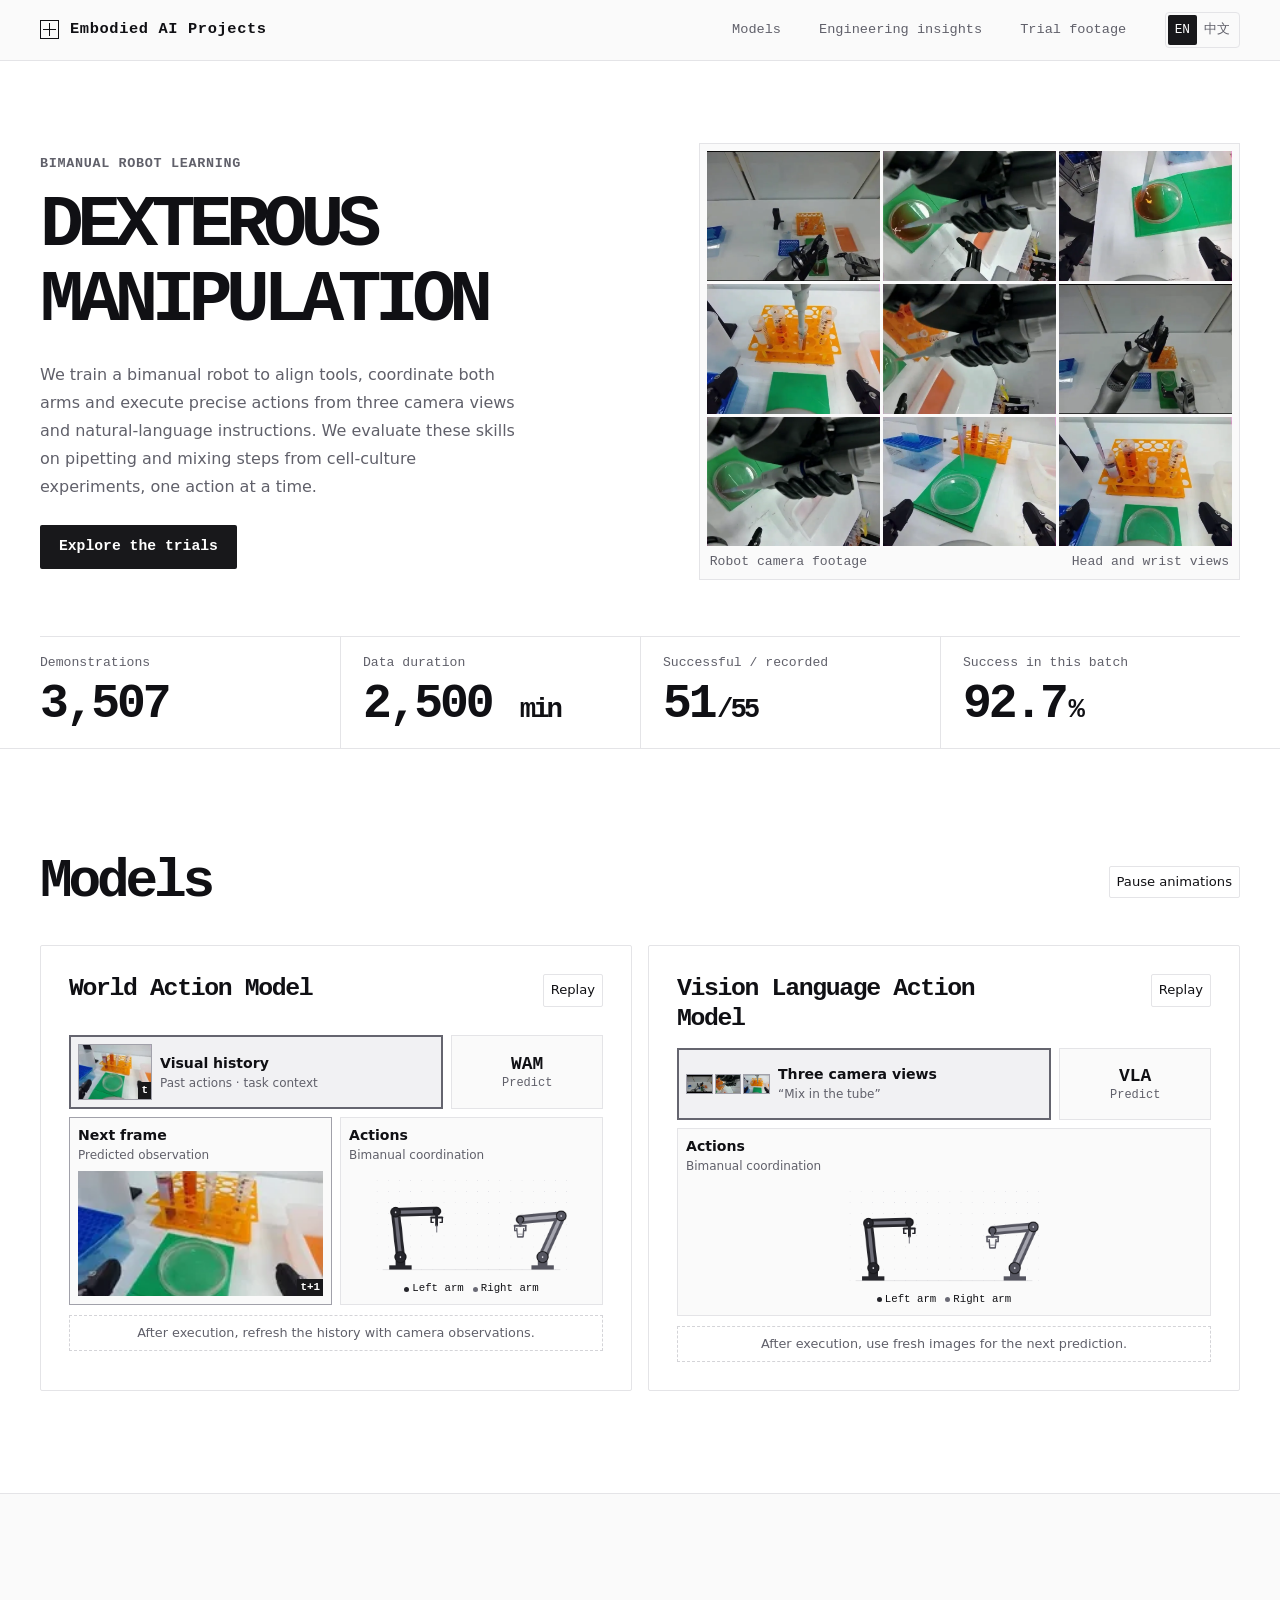
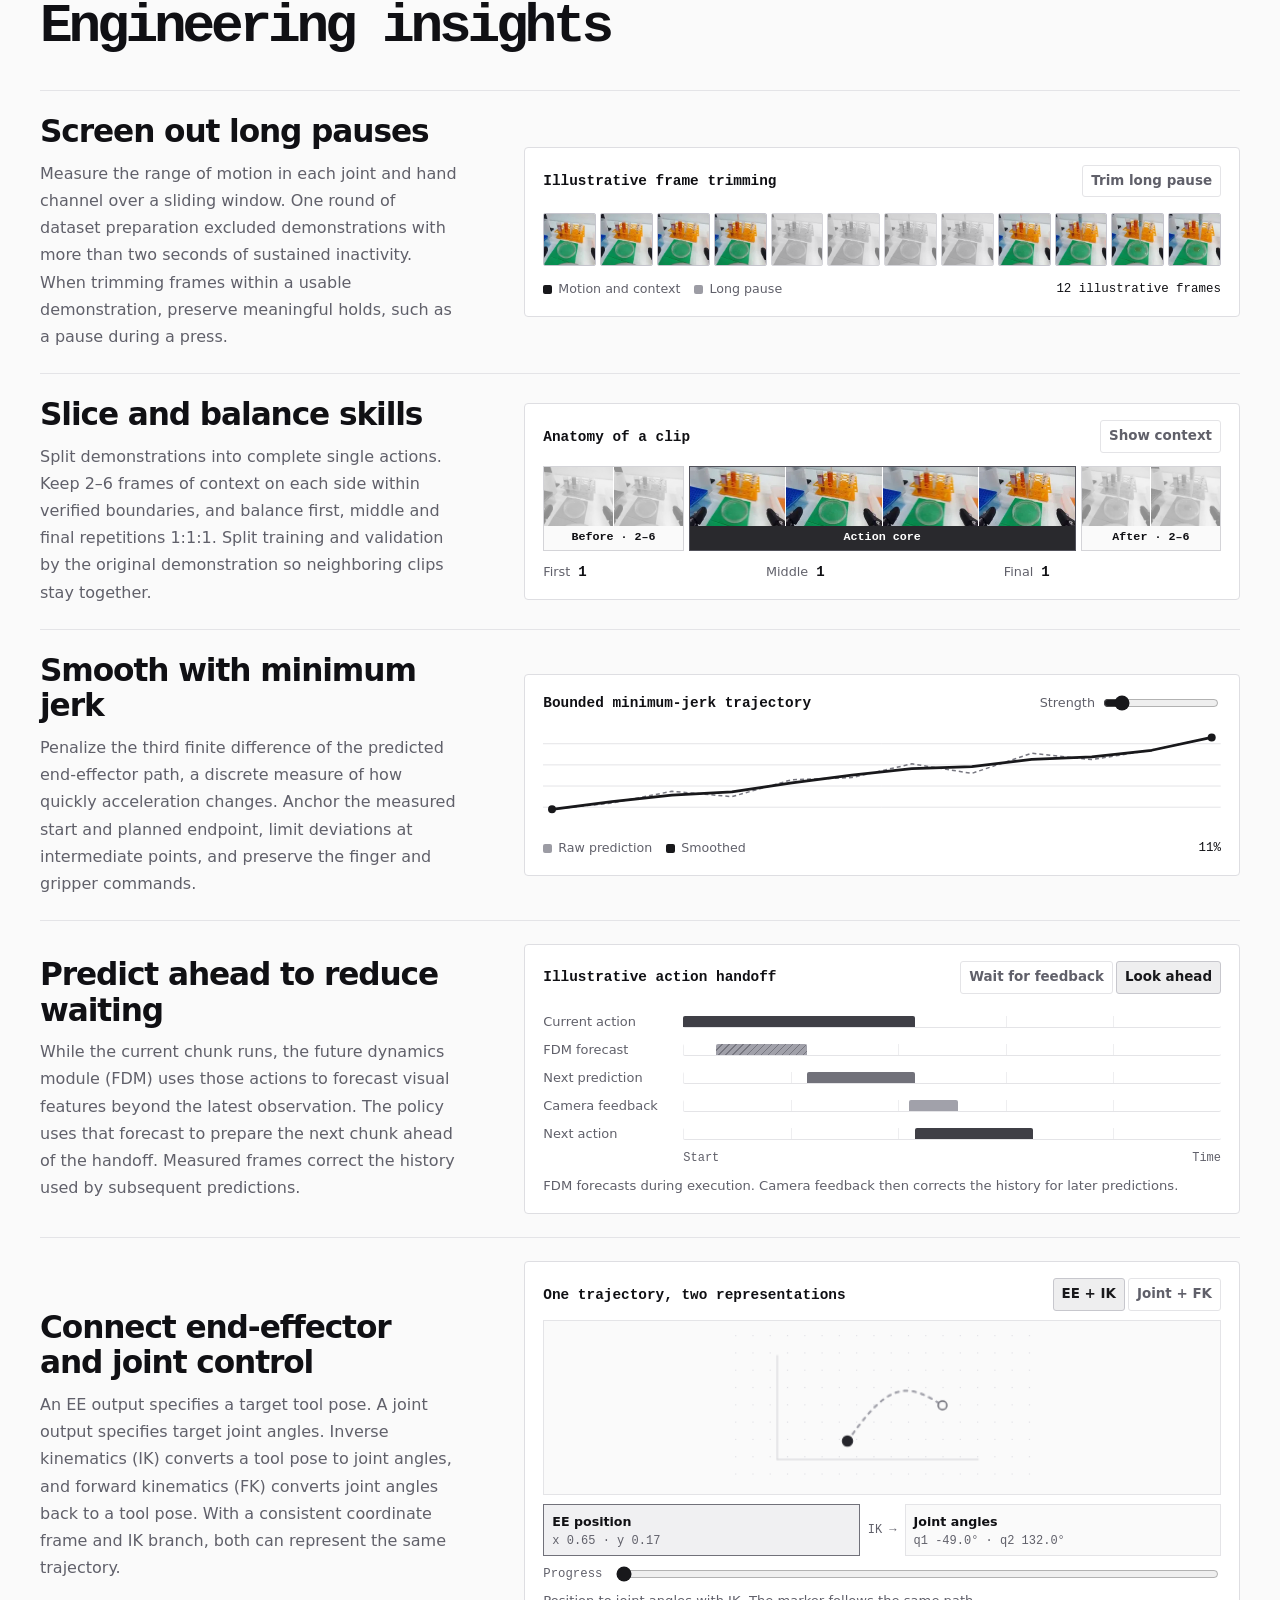
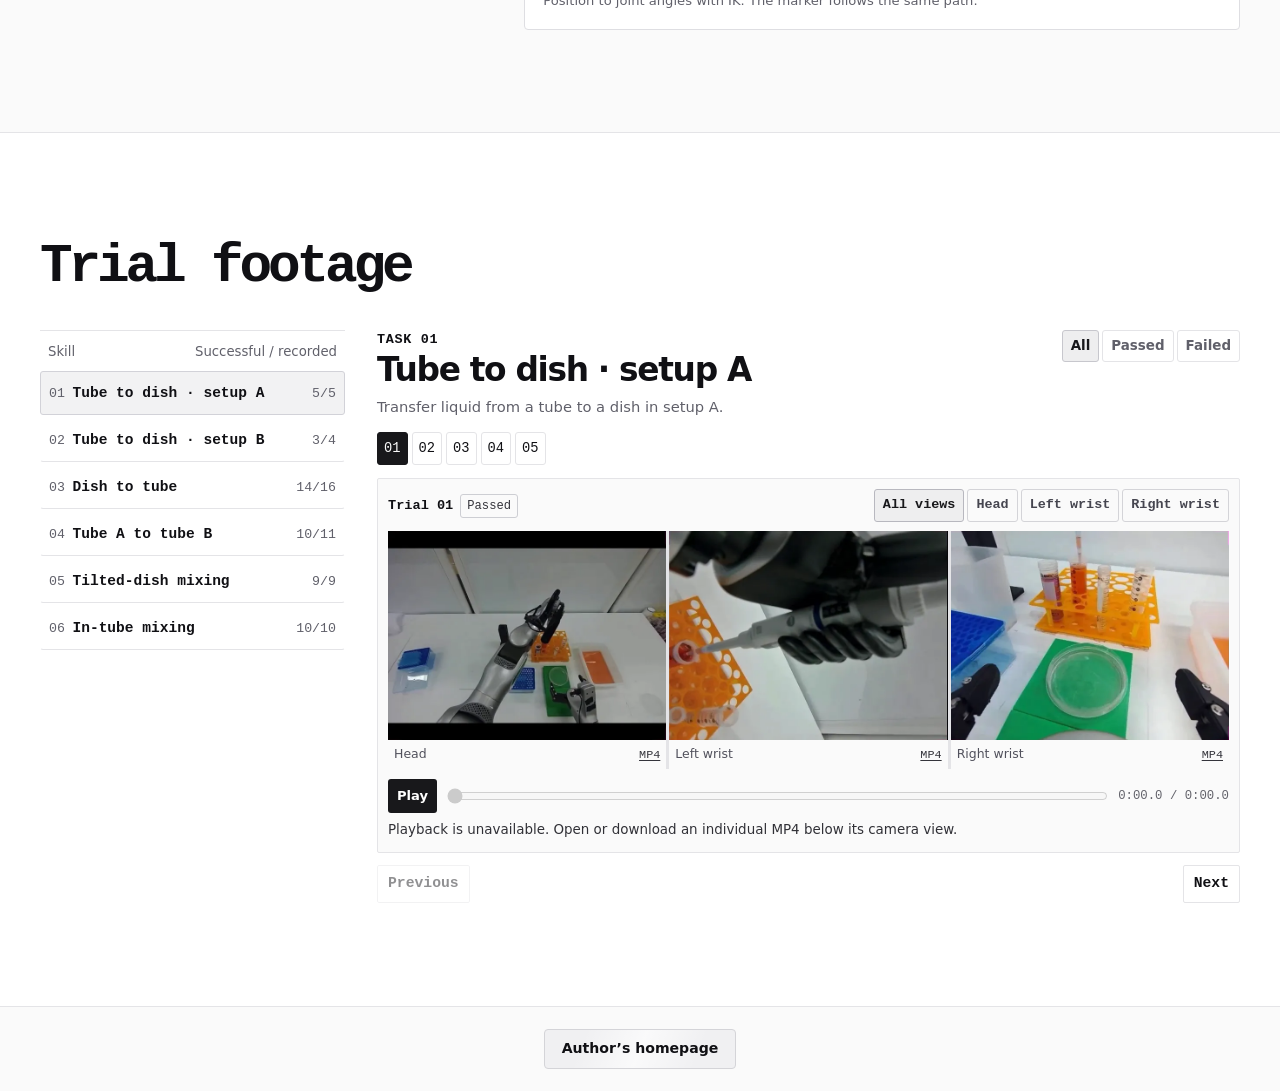
==== docs/projects/project-01/index.html @ adc431ac "Add bimanual manipulation showcase" ====
<!doctype html>
<html lang="en">
<head>
  <meta charset="utf-8">
  <meta name="viewport" content="width=device-width, initial-scale=1">
  <meta name="description" content="Bimanual dexterous manipulation from camera images and language, with model diagrams and robot trial footage." data-zh-content="基于多视角图像和语言指令的双臂精细操作，包含模型示意、工程经验和真机录像。">
  <title data-zh="双臂精细操作">Bimanual Dexterous Manipulation</title>
  <link rel="stylesheet" href="../../assets/site.css">
  <link rel="stylesheet" href="assets/project.css">
  <script src="../../assets/i18n.js" defer></script>
  <script src="assets/media/clips.js" defer></script>
  <script src="assets/demo-playback.js" defer></script>
  <script src="assets/motion-diagrams.js" defer></script>
  <script src="assets/diagrams.js" defer></script>
  <script src="assets/gallery.js" defer></script>
</head>
<body>
  <a class="skip-link" href="#main" data-zh="跳到正文">Skip to content</a>
  <header class="site-header">
    <div class="shell header-inner">
      <a class="wordmark" href="../../index.html"><span class="mark" aria-hidden="true"></span><span data-zh="具身智能项目">Embodied AI Projects</span></a>
      <div class="header-tools">
      <nav class="top-nav" aria-label="Project navigation" data-zh-aria-label="项目导航">
        <a href="#methods" data-zh="模型">Models</a>
        <a href="#insights" data-zh="工程经验">Engineering insights</a>
        <a href="#recordings" data-zh="评测录像">Trial footage</a>
      </nav>
      <div class="language-switch" role="group" aria-label="Language" data-zh-aria-label="语言">
        <button type="button" lang="en" data-language="en" aria-pressed="true">EN</button>
        <button type="button" lang="zh-CN" data-language="zh-CN" aria-pressed="false">中文</button>
      </div>
      </div>
    </div>
  </header>

  <main id="main">
    <section class="hero" aria-labelledby="project-title">
      <div class="shell">
        <div class="hero-layout">
          <div class="hero-copy">
            <p class="eyebrow hero-kicker" data-zh="双臂机器人学习">BIMANUAL ROBOT LEARNING</p>
            <h1 id="project-title"><span data-zh="双臂精细">Dexterous</span><br><span data-zh="操作">manipulation</span></h1>
            <p class="hero-lead" data-zh="我们研究双臂机器人如何根据三路相机画面和自然语言指令，协调双臂、对准工具并完成精细动作。评测选取了细胞培养实验中的移液和吹打步骤，逐项验证独立技能。">We train a bimanual robot to align tools, coordinate both arms and execute precise actions from three camera views and natural-language instructions. We evaluate these skills on pipetting and mixing steps from cell-culture experiments, one action at a time.</p>
            <a class="button button-primary" href="#recordings" data-zh="浏览逐轮录像">Explore the trials</a>
          </div>
          <figure class="hero-figure">
            <div class="hero-mosaic">
              <span class="wide-view"><img src="assets/media/tilted-dish-mixing/01/head.webp" width="640" height="480" alt="Dual arms and the bench from the head camera" data-zh-alt="头部相机看到的双臂与实验台" decoding="async"></span>
              <span><img src="assets/media/tilted-dish-mixing/01/left-wrist.webp" width="640" height="480" alt="Left hand holding a pipette over a tilted dish" data-zh-alt="左手握持移液器对准斜皿" decoding="async"></span>
              <span><img src="assets/media/tilted-dish-mixing/01/right-wrist.webp" width="640" height="480" alt="Close-up of the tip inside the tilted dish" data-zh-alt="枪尖进入斜皿的近景" decoding="async"></span>
              <span><img src="assets/media/tube-mixing/05/right-wrist.webp" width="640" height="480" alt="Pipette aligned inside a small tube" data-zh-alt="枪尖在小试管内对准" decoding="async"></span>
              <span><img src="assets/media/tube-to-dish-a/03/left-wrist.webp" width="640" height="480" alt="Wrist view of the fingers and pipette" data-zh-alt="腕部相机拍摄的手指与移液器" decoding="async"></span>
              <span class="wide-view"><img src="assets/media/tube-to-dish-b/03/head.webp" width="640" height="480" alt="Dual-arm movement over a tube rack" data-zh-alt="试管架上方的双臂运动" decoding="async"></span>
              <span><img src="assets/media/dish-to-tube/02/left-wrist.webp" width="640" height="480" alt="Pipette approaching the liquid in a dish" data-zh-alt="移液器接近皿中液面" decoding="async"></span>
              <span><img src="assets/media/dish-to-tube/11/right-wrist.webp" width="640" height="480" alt="Dish and target tube seen from the wrist" data-zh-alt="腕部视角中的培养皿与目标试管" decoding="async"></span>
              <span><img src="assets/media/tube-to-tube/07/right-wrist.webp" width="640" height="480" alt="Tip aligned with a tube opening" data-zh-alt="枪尖与试管口对准" decoding="async"></span>
            </div>
            <figcaption><span data-zh="机器人相机实拍">Robot camera footage</span><span data-zh="头部与腕部视角">Head and wrist views</span></figcaption>
          </figure>
        </div>
        <dl class="metrics" aria-label="Dataset and evaluation summary" data-zh-aria-label="数据集与真机评测摘要">
          <div><dt data-zh="示教轨迹">Demonstrations</dt><dd>3,507</dd></div>
          <div class="metric-duration"><dt data-zh="数据总时长">Data duration</dt><dd>2,500 <span data-zh="分钟">min</span></dd></div>
          <div><dt data-zh="成功 / 记录">Successful / recorded</dt><dd>51<span>/55</span></dd></div>
          <div><dt data-zh="本批记录成功率">Success in this batch</dt><dd>92.7<span>%</span></dd></div>
        </dl>
      </div>
    </section>

    <section id="methods" class="shell section" aria-labelledby="methods-title">
      <div class="section-heading model-section-heading">
        <h2 id="methods-title" data-zh="模型">Models</h2>
        <button id="model-pause" class="text-button" type="button" aria-pressed="false">Pause animations</button>
      </div>
      <div class="strategy-grid">
        <article class="strategy">
          <header class="strategy-heading">
            <h3 data-zh="世界动作模型">World Action Model</h3>
            <button class="text-button" type="button" data-replay="flow-wam" data-zh="重播示意">Replay</button>
          </header>
          <div class="model-flow" id="flow-wam" data-flow aria-label="The World Action Model predicts the next visual frame and an action chunk" data-zh-aria-label="世界动作模型输出下一帧画面和动作片段">
            <div class="model-mainline">
              <div class="model-node model-input" data-flow-step="0">
                <span class="time-frame" aria-hidden="true"><img src="assets/media/illustration/frame-2.webp" alt="" data-model-frame="0" width="192" height="144" loading="lazy"><span class="frame-time">t</span></span>
                <div><strong data-zh="视觉历史">Visual history</strong><small data-zh="历史动作 · 任务条件">Past actions · task context</small></div>
              </div>
              <div class="model-node model-core" data-flow-step="1"><strong>WAM</strong><small data-zh="预测">Predict</small></div>
            </div>
            <div class="model-outputs model-outputs-pair" data-flow-step="2">
              <div class="model-node model-result forecast-result">
                <div><strong data-zh="下一帧画面">Next frame</strong><small data-zh="预测观测">Predicted observation</small></div>
                <span class="time-frame forecast-frame output-visual" aria-hidden="true"><img src="assets/media/illustration/frame-3.webp" alt="" width="192" height="144" data-model-frame="1"><span class="frame-time">t+1</span></span>
              </div>
              <div class="model-node model-result action-result">
                <div><strong data-zh="动作片段">Actions</strong><small data-zh="双臂协作示意">Bimanual coordination</small></div>
                <div class="action-visual">
                  <canvas class="action-scene" data-action-scene width="300" height="160" role="img" aria-label="Two robot arms coordinating a tool and a container" data-zh-aria-label="左臂和右臂协同操作工具与容器的动画"></canvas>
                  <div class="action-legend"><span data-zh="左臂">Left arm</span><span data-zh="右臂">Right arm</span></div>
                </div>
              </div>
            </div>
            <div class="flow-return" data-flow-step="3" data-zh="执行后，用相机实测画面更新历史。">After execution, refresh the history with camera observations.</div>
          </div>
        </article>
        <article class="strategy">
          <header class="strategy-heading">
            <h3 data-zh="视觉语言动作模型">Vision Language Action Model</h3>
            <button class="text-button" type="button" data-replay="flow-vla" data-zh="重播示意">Replay</button>
          </header>
          <div class="model-flow" id="flow-vla" data-flow aria-label="The Vision Language Action Model maps synchronized images and a language instruction to actions" data-zh-aria-label="视觉语言动作模型从同步图像和语言指令生成动作">
            <div class="model-mainline">
              <div class="model-node model-input">
                <div class="vla-input-visual" data-flow-step="0">
                  <div class="camera-input" aria-hidden="true"><img src="assets/media/tube-mixing/01/head.webp" alt="" width="640" height="480" loading="lazy"><img src="assets/media/tube-mixing/01/left-wrist.webp" alt="" width="640" height="480" loading="lazy"><img src="assets/media/tube-mixing/01/right-wrist.webp" alt="" width="640" height="480" loading="lazy"></div>
                  <div><strong data-zh="三路相机图像">Three camera views</strong><small data-zh="「在试管内吹打」">“Mix in the tube”</small></div>
                </div>
              </div>
              <div class="model-node model-core" data-flow-step="1"><strong>VLA</strong><small data-zh="预测">Predict</small></div>
            </div>
            <div class="model-outputs model-outputs-single" data-flow-step="2">
              <div class="model-node model-result action-result">
                <div><strong data-zh="动作片段">Actions</strong><small data-zh="双臂协作示意">Bimanual coordination</small></div>
                <div class="action-visual">
                  <canvas class="action-scene" data-action-scene width="300" height="160" role="img" aria-label="Two robot arms coordinating a tool and a container" data-zh-aria-label="左臂和右臂协同操作工具与容器的动画"></canvas>
                  <div class="action-legend"><span data-zh="左臂">Left arm</span><span data-zh="右臂">Right arm</span></div>
                </div>
              </div>
            </div>
            <div class="flow-return" data-flow-step="3" data-zh="执行后，根据新画面继续预测。">After execution, use fresh images for the next prediction.</div>
          </div>
        </article>
      </div>
    </section>

    <section id="insights" class="insight-section" aria-labelledby="insights-title">
      <div class="shell section">
        <div class="section-heading section-heading-compact">
          <h2 id="insights-title" data-zh="工程经验">Engineering insights</h2>
        </div>

        <article class="insight">
          <div class="insight-copy">
            <h3 data-zh="筛查长时间静止">Screen out long pauses</h3>
            <p data-zh="用滑动窗口统计各关节和手部通道的活动范围。一版数据整理剔除了连续静止超过 2 秒的整条示教。若在有效示教内删减空等帧，应保留按压等有意义的停顿。">Measure the range of motion in each joint and hand channel over a sliding window. One round of dataset preparation excluded demonstrations with more than two seconds of sustained inactivity. When trimming frames within a usable demonstration, preserve meaningful holds, such as a pause during a press.</p>
          </div>
          <div class="demo clean-demo" data-clean>
            <div class="demo-top"><span class="demo-title" data-zh="静止帧裁剪示意">Illustrative frame trimming</span>
              <button id="clean-toggle" class="toggle-button" type="button" aria-pressed="false" data-zh="裁剪长暂停">Trim long pause</button>
            </div>
            <div id="filmstrip" class="filmstrip" aria-hidden="true"></div>
            <div class="demo-legend">
              <span><i class="legend-key legend-motion"></i><span data-zh="动作与上下文">Motion and context</span></span>
              <span><i class="legend-key legend-pause"></i><span data-zh="长暂停">Long pause</span></span>
              <output id="clean-count" aria-live="polite">12 illustrative frames</output>
            </div>
          </div>
        </article>

        <article class="insight">
          <div class="insight-copy">
            <h3 data-zh="切分并均衡原子动作">Slice and balance skills</h3>
            <p data-zh="将完整示教切成单次动作。在已核对的边界内，动作前后各保留 2–6 帧上下文，首轮、中间轮和末轮按 1∶1∶1 采样。训练和验证按原始示教划分，相邻片段归入同一集合。">Split demonstrations into complete single actions. Keep 2–6 frames of context on each side within verified boundaries, and balance first, middle and final repetitions 1:1:1. Split training and validation by the original demonstration so neighboring clips stay together.</p>
          </div>
          <div class="demo slicing-demo">
            <div class="demo-top"><span class="demo-title" data-zh="单次动作切分">Anatomy of a clip</span>
              <button id="context-toggle" class="toggle-button" type="button" aria-pressed="false" data-zh="显示上下文">Show context</button>
            </div>
            <div class="slice-window" role="group" aria-label="Camera stills showing the action and its surrounding context" data-zh-aria-label="显示动作核心和前后上下文的实拍帧">
              <figure class="slice-group slice-context">
                <div class="slice-frames">
                  <img src="assets/media/illustration/frame-1.webp" width="192" height="144" loading="lazy" alt="">
                  <img src="assets/media/illustration/frame-2.webp" width="192" height="144" loading="lazy" alt="">
                </div>
                <figcaption data-zh="动作前 2–6 帧">Before · 2–6</figcaption>
              </figure>
              <figure class="slice-group slice-core">
                <div class="slice-frames">
                  <img src="assets/media/illustration/frame-3.webp" width="192" height="144" loading="lazy" alt="">
                  <img src="assets/media/illustration/frame-4.webp" width="192" height="144" loading="lazy" alt="">
                  <img src="assets/media/illustration/frame-5.webp" width="192" height="144" loading="lazy" alt="">
                  <img src="assets/media/illustration/frame-6.webp" width="192" height="144" loading="lazy" alt="">
                </div>
                <figcaption data-zh="动作核心">Action core</figcaption>
              </figure>
              <figure class="slice-group slice-context">
                <div class="slice-frames">
                  <img src="assets/media/illustration/frame-7.webp" width="192" height="144" loading="lazy" alt="">
                  <img src="assets/media/illustration/frame-8.webp" width="192" height="144" loading="lazy" alt="">
                </div>
                <figcaption data-zh="动作后 2–6 帧">After · 2–6</figcaption>
              </figure>
            </div>
            <div class="slice-balance">
              <span data-zh="首轮">First</span><strong>1</strong>
              <span data-zh="中间轮">Middle</span><strong>1</strong>
              <span data-zh="末轮">Final</span><strong>1</strong>
            </div>
          </div>
        </article>

        <article class="insight">
          <div class="insight-copy">
            <h3 data-zh="约束最小 jerk 平滑">Smooth with minimum jerk</h3>
            <p data-zh="对末端预测轨迹的三阶差分施加惩罚，抑制加速度的突变。固定实测起点和规划终点，限制中间点的偏移，手指与夹爪指令保持原值。">Penalize the third finite difference of the predicted end-effector path, a discrete measure of how quickly acceleration changes. Anchor the measured start and planned endpoint, limit deviations at intermediate points, and preserve the finger and gripper commands.</p>
          </div>
          <div class="demo smooth-demo">
            <div class="demo-top"><span class="demo-title" data-zh="有界最小 jerk 轨迹">Bounded minimum-jerk trajectory</span>
              <label class="range-label" for="smooth-level"><span data-zh="平滑强度">Strength</span> <input type="range" id="smooth-level" min="0" max="100" value="76"></label>
            </div>
            <canvas id="smooth-chart" role="img" aria-label="One-dimensional minimum-jerk example with fixed endpoints" data-zh-aria-label="固定起点和终点的一维最小 jerk 示意"></canvas>
            <div class="demo-legend">
              <span><i class="legend-key legend-pause"></i><span data-zh="原始预测">Raw prediction</span></span>
              <span><i class="legend-key legend-motion"></i><span data-zh="平滑后">Smoothed</span></span>
              <output id="smooth-value" for="smooth-level">76%</output>
            </div>
          </div>
        </article>

        <article class="insight">
          <div class="insight-copy">
            <h3 data-zh="用 FDM 前瞻减少等待">Predict ahead to reduce waiting</h3>
            <p data-zh="当前动作片段执行时，FDM 以该片段的动作为条件，预测最近一次真实观测之后的视觉特征。策略用前瞻结果提前生成下一段动作，减少交接等待。收到实测画面后，用它校正后续预测所用的历史。">While the current chunk runs, the future dynamics module (FDM) uses those actions to forecast visual features beyond the latest observation. The policy uses that forecast to prepare the next chunk ahead of the handoff. Measured frames correct the history used by subsequent predictions.</p>
          </div>
          <div class="demo latency-demo" data-latency>
            <div class="demo-top">
              <span class="demo-title" data-zh="动作衔接时序示意">Illustrative action handoff</span>
              <div class="segmented" role="group" aria-label="Inference scheduling mode" data-zh-aria-label="推理调度方式">
                <button type="button" data-mode="serial" aria-pressed="false" data-zh="等待反馈">Wait for feedback</button>
                <button type="button" data-mode="overlap" aria-pressed="true" data-zh="FDM 前瞻">Look ahead</button>
              </div>
            </div>
            <div class="timing lookahead-timing" id="timing-chart" aria-label="Forecast visual features and prepare the next action during execution" data-zh-aria-label="执行期间预测未来视觉特征和下一段动作">
              <div class="timing-row"><span data-zh="执行当前动作">Current action</span><div class="timing-track"><i class="timing-block executing"></i></div></div>
              <div class="timing-row"><span class="timing-forecast-label" data-zh="FDM 预测">FDM forecast</span><div class="timing-track"><i class="timing-block forecast"></i></div></div>
              <div class="timing-row"><span data-zh="预测下一段">Next prediction</span><div class="timing-track"><i class="timing-block predicting"></i></div></div>
              <div class="timing-row"><span data-zh="相机反馈">Camera feedback</span><div class="timing-track"><i class="timing-block feedback"></i></div></div>
              <div class="timing-row"><span data-zh="执行下一段">Next action</span><div class="timing-track"><i class="timing-block next"></i></div></div>
              <div class="timing-axis"><span data-zh="开始">Start</span><span data-zh="时间">Time</span></div>
            </div>
            <p id="timing-status" class="demo-note" aria-live="polite"></p>
          </div>
        </article>

        <article class="insight">
          <div class="insight-copy">
            <h3 data-zh="末端空间与关节空间的衔接">Connect end-effector and joint control</h3>
            <p data-zh="EE 输出工具末端的目标位姿，Joint 输出目标关节角。逆运动学（IK）将末端目标转换为关节角，正运动学（FK）将关节角转换为末端位姿。在一致的坐标系和关节解分支中，同一段轨迹可用这两种方式表示。">An EE output specifies a target tool pose. A joint output specifies target joint angles. Inverse kinematics (IK) converts a tool pose to joint angles, and forward kinematics (FK) converts joint angles back to a tool pose. With a consistent coordinate frame and IK branch, both can represent the same trajectory.</p>
          </div>
          <div class="demo kinematics-demo">
            <div class="demo-top">
              <span class="demo-title" data-zh="同一轨迹，两种表示">One trajectory, two representations</span>
              <div class="segmented" role="group" aria-label="Control space" data-zh-aria-label="控制空间">
                <button type="button" data-kinematic-mode="ee" aria-pressed="true">EE + IK</button>
                <button type="button" data-kinematic-mode="joint" aria-pressed="false">Joint + FK</button>
              </div>
            </div>
            <canvas id="kinematic-scene" width="300" height="160" role="img" aria-label="A single motion path represented as both tool position and joint angles" data-zh-aria-label="同一轨迹的末端位置与关节角表示"></canvas>
            <div class="kinematic-values">
              <div class="kinematic-value is-source" data-kinematic-value="ee">
                <strong data-zh="EE 末端位置">EE position</strong>
                <span id="kinematic-ee"></span>
              </div>
              <span id="kinematic-conversion" class="kinematic-conversion">IK →</span>
              <div class="kinematic-value" data-kinematic-value="joint">
                <strong data-zh="Joint 关节角">Joint angles</strong>
                <span id="kinematic-joint"></span>
              </div>
            </div>
            <label class="kinematic-scrubber">
              <span data-zh="执行进度">Progress</span>
              <input id="kinematic-progress" type="range" min="0" max="100" value="36">
            </label>
            <p id="kinematic-note" class="demo-note" aria-live="polite"></p>
          </div>
        </article>
      </div>
    </section>

    <section id="recordings" class="shell section media-section" aria-labelledby="recordings-title">
      <div class="section-heading section-heading-compact">
        <h2 id="recordings-title" data-zh="逐轮评测录像">Trial footage</h2>
      </div>

      <div class="gallery" id="gallery">
        <aside class="skill-side" aria-label="Skill list" data-zh-aria-label="技能列表">
          <p class="gallery-label"><span data-zh="技能">Skill</span> <span data-zh="成功 / 记录">Successful / recorded</span></p>
          <div id="skill-list" class="skill-list" role="group" aria-label="Choose a skill" data-zh-aria-label="选择技能"></div>
        </aside>

        <div class="review">
          <div class="review-heading">
            <div>
              <p id="clip-task" class="eyebrow"></p>
              <h3 id="clip-title"></h3>
              <p id="clip-description" class="clip-description"></p>
            </div>
            <div class="segmented review-filter" role="group" aria-label="Filter by trial outcome" data-zh-aria-label="按评测结果筛选">
              <button type="button" data-result="all" aria-pressed="true" data-zh="全部">All</button>
              <button type="button" data-result="success" aria-pressed="false" data-zh="成功">Passed</button>
              <button type="button" data-result="failure" aria-pressed="false" data-zh="失败">Failed</button>
            </div>
          </div>
          <div id="attempt-list" class="attempt-list" role="group" aria-label="Choose a trial" data-zh-aria-label="选择执行轮次"></div>
          <p id="gallery-empty" class="empty-state" hidden data-zh="这项技能没有符合筛选条件的录像。">No trials in this skill match the filter.</p>

          <div class="player" id="player">
            <div class="player-top">
              <div class="player-id">
                <strong id="attempt-title"></strong>
                <span id="attempt-result" class="outcome"></span>
              </div>
              <div class="segmented view-filter" role="group" aria-label="Choose camera views" data-zh-aria-label="选择相机视角">
                <button type="button" data-view="all" aria-pressed="true" data-zh="三视角">All views</button>
                <button type="button" data-view="head" aria-pressed="false" data-zh="头部">Head</button>
                <button type="button" data-view="left-wrist" aria-pressed="false" data-zh="左腕">Left wrist</button>
                <button type="button" data-view="right-wrist" aria-pressed="false" data-zh="右腕">Right wrist</button>
              </div>
            </div>
            <div class="video-grid" id="video-grid"></div>
            <div class="transport">
              <button id="play-button" type="button" class="play-button" aria-label="Play">Play</button>
              <input id="playhead" type="range" min="0" max="1" step="0.01" value="0" aria-label="Playback progress" data-zh-aria-label="播放进度">
              <output id="timecode" for="playhead">0:00 / 0:00</output>
            </div>
            <p id="play-error" class="play-error" role="status" hidden></p>
          </div>
          <p id="attempt-note" class="attempt-note" hidden></p>
          <div class="attempt-nav" aria-label="Change trial" data-zh-aria-label="切换轮次">
            <button id="previous-attempt" class="button button-outline" type="button" data-zh="上一轮">Previous</button>
            <button id="next-attempt" class="button button-outline" type="button" data-zh="下一轮">Next</button>
          </div>
          <noscript><p class="empty-state" data-zh="启用 JavaScript 后可浏览逐轮录像。">Enable JavaScript to browse the trial footage.</p></noscript>
        </div>
      </div>

    </section>
  </main>

  <footer class="site-footer portfolio-footer">
    <div class="shell">
      <a class="portfolio-link" href="https://black-yt.github.io/" data-zh="作者主页">Author&rsquo;s homepage</a>
    </div>
  </footer>
</body>
</html>
---- docs/assets/site.css ----
:root {
  color-scheme: light;
  --paper: #ffffff;
  --ink: #101014;
  --muted: #60606a;
  --rule: #e4e4e7;
  --night: #18181b;
  --night-deep: #09090b;
  --mono: "Cascadia Mono", "SFMono-Regular", Consolas, "Liberation Mono", monospace;
  --sans: "PingFang SC", "Microsoft YaHei", "Noto Sans CJK SC", system-ui, sans-serif;
}

* { box-sizing: border-box; }
html { scroll-behavior: smooth; }
body {
  margin: 0;
  background: var(--paper);
  color: var(--ink);
  font: 400 1rem/1.7 var(--sans);
  -webkit-font-smoothing: antialiased;
}
h1, h2, h3, p, figure, dl, dd { margin: 0; }
h1, h2, h3 { line-height: 1.14; }
a { color: inherit; }
button, input { font: inherit; }
button { cursor: pointer; }
button:disabled { cursor: default; }
img { display: block; max-width: 100%; }
[hidden] { display: none !important; }
:focus-visible { outline: 2px solid #45454f; outline-offset: 4px; }

.shell { width: min(100% - 64px, 1200px); margin-inline: auto; }
.site-header {
  background: #fafafa;
  border-bottom: 1px solid var(--rule);
}
.header-inner, .footer-inner {
  min-height: 60px;
  display: flex;
  align-items: center;
  justify-content: space-between;
  gap: 20px;
}
.wordmark {
  display: inline-flex;
  align-items: center;
  gap: 11px;
  line-height: 1.3;
  font-weight: 760;
  font-size: .96rem;
  letter-spacing: .04em;
  text-decoration: none;
  flex-shrink: 0;
}
.mark {
  display: inline-block;
  position: relative;
  width: 19px;
  height: 19px;
  border: 1px solid currentColor;
}
.mark::before, .mark::after {
  content: "";
  position: absolute;
  background: currentColor;
}
.mark::before { inset: 8px 2px auto; height: 1px; }
.mark::after { inset: 2px auto 2px 8px; width: 1px; }
.top-nav { display: flex; align-items: center; gap: clamp(16px, 3.2vw, 38px); }
.top-nav a { white-space: nowrap; font-size: .85rem; text-decoration: none; color: var(--muted); }
.top-nav a:hover, .site-footer a:hover { color: var(--ink); }
.skip-link { position: fixed; top: 12px; left: 12px; z-index: 5; padding: .6rem 1rem; background: var(--night); color: var(--paper); transform: translateY(-160%); }
.skip-link:focus { transform: translateY(0); }

.button {
  display: inline-flex;
  align-items: center;
  justify-content: center;
  min-height: 44px;
  padding: .75rem 1.12rem;
  border: 1px solid transparent;
  border-radius: 2px;
  line-height: 1.2;
  font-size: .92rem;
  font-weight: 700;
  text-decoration: none;
  transition: background .18s, color .18s, border-color .18s;
}
.button-primary { background: var(--night); color: var(--paper); }
.button-primary:hover { background: #35353d; }
.button-dark { color: var(--paper); background: var(--night); }
.button-dark:hover { background: #35353d; }
.button-outline { background: transparent; color: var(--ink); border-color: var(--rule); }
.button-outline:not(:disabled):hover { border-color: var(--ink); }
.button-outline:disabled { opacity: .46; }

.site-footer { border-top: 1px solid var(--rule); }
.site-footer .footer-inner { min-height: 86px; }
.site-footer .footer-inner > span { color: var(--muted); font: .80rem var(--mono); }

.index-main { padding-block: clamp(55px, 9vw, 125px); }
.index-main h1 { font-size: clamp(2.5rem, 6vw, 5rem); letter-spacing: -.065em; }
.index-main .lead { margin-top: 20px; color: var(--muted); font-size: 1.15rem; }
.project-link {
  display: grid;
  grid-template-columns: minmax(0, 1fr) minmax(0, 1.2fr);
  max-width: 880px;
  margin-top: 40px;
  border: 1px solid var(--rule);
  text-decoration: none;
  overflow: hidden;
  background: #fafafa;
}
.project-link:hover { border-color: var(--ink); }
.project-link img { width: 100%; height: 100%; object-fit: cover; }
.project-link > div { display: grid; justify-items: start; align-content: center; gap: 15px; padding: clamp(24px, 4vw, 48px); }
.project-link h2 { font-size: clamp(1.45rem, 3vw, 2.2rem); letter-spacing: -.04em; }
.project-link p { color: var(--muted); }

@media (max-width: 720px) {
  .shell { width: calc(100% - 36px); }
  .header-inner { min-height: 60px; gap: 12px; }
  .wordmark { gap: 7px; font-size: .88rem; }
  .mark { transform: scale(.88); transform-origin: left; margin-right: -2px; }
  .top-nav { gap: 13px; }
  .top-nav a { font-size: .82rem; }
  .project-link { grid-template-columns: 1fr; }
  .project-link img { aspect-ratio: 16 / 10; height: auto; }
}
@media (max-width: 365px) {
  .shell { width: calc(100% - 26px); }
  .top-nav { gap: 8px; }
}
@media (prefers-reduced-motion: reduce) {
  *, *::before, *::after { scroll-behavior: auto !important; transition-duration: .01ms !important; animation-duration: .01ms !important; }
}

.header-tools { display: flex; align-items: center; gap: clamp(16px, 3vw, 42px); }
.language-switch { display: flex; align-items: center; padding: 2px; border: 1px solid var(--rule); border-radius: 4px; }
.language-switch button { border: 0; padding: 4px 7px; font-size: .8rem; color: var(--muted); background: none; border-radius: 2px; white-space: nowrap; }
.language-switch button[aria-pressed="true"] { background: var(--night); color: var(--paper); }
.language-switch button:hover:not([aria-pressed="true"]) { background: #f2f2f3; }

@media (max-width: 700px) {
  .header-inner:has(.top-nav) { display: grid; grid-template-columns: 1fr auto; grid-template-rows: auto auto; gap: 8px 12px; padding-block: 10px 8px; }
  .header-tools { display: contents; }
  .header-inner .top-nav { grid-column: 1 / -1; grid-row: 2; flex-wrap: wrap; column-gap: clamp(8px, 3vw, 18px); row-gap: 4px; }
  .header-inner .language-switch { justify-self: end; grid-column: 2; grid-row: 1; }
}

html[lang="en"] .top-nav,
html[lang="en"] .wordmark,
html[lang="en"] .button,
html[lang="en"] .language-switch { font-family: var(--mono); }
html[lang="en"] .index-main h1 {
  font-family: var(--mono);
  font-weight: 550;
  letter-spacing: -.075em;
}

@media (max-width: 430px) {
  html[lang="en"] .top-nav a { font-size: .75rem; letter-spacing: -.025em; }
}


.portfolio-footer { background: #fafafa; padding-block: 22px; }
.portfolio-footer .shell { display: flex; justify-content: center; }
.portfolio-link {
  position: relative;
  isolation: isolate;
  overflow: hidden;
  display: inline-flex;
  align-items: center;
  justify-content: center;
  min-height: 40px;
  padding: 6px 17px;
  border: 1px solid #d4d4d8;
  border-radius: 4px;
  color: var(--ink);
  background: #f0f0f2;
  font-size: .88rem;
  font-weight: 620;
  text-decoration: none;
  transition: transform .18s ease, box-shadow .18s ease, background .18s ease, color .18s ease, border-color .18s ease;
}
.portfolio-link::after {
  content: "";
  position: absolute;
  inset: 0;
  z-index: -1;
  pointer-events: none;
  background: linear-gradient(112deg, transparent 20%, #ffffffa8 50%, transparent 80%);
  animation: homepage-glint 5.8s ease-in-out infinite;
}
@keyframes homepage-glint {
  0%, 66% { transform: translateX(-115%); }
  90%, 100% { transform: translateX(115%); }
}
.portfolio-footer .portfolio-link:is(:hover, :focus-visible) {
  color: var(--paper);
  background: var(--night);
  border-color: var(--night);
  box-shadow: 0 4px 10px #18181b24;
  transform: translateY(-2px);
}
.portfolio-link:is(:hover, :focus-visible)::after { opacity: 0; }
.portfolio-link:active { transform: translateY(0); }
html[data-demo-paused] .portfolio-link::after { animation-play-state: paused; }
@media (prefers-reduced-motion: reduce) {
  .portfolio-link::after { animation: none; }
}
---- docs/projects/project-01/assets/project.css ----
.hero { background: var(--paper); border-bottom: 1px solid var(--rule); }
.hero-layout {
  display: grid;
  grid-template-columns: minmax(0, 1fr) minmax(0, .92fr);
  align-items: center;
  gap: clamp(24px, 5.5vw, 76px);
  padding-block: clamp(44px, 6.5vw, 82px) clamp(31px, 4.4vw, 58px);
}
.eyebrow { font: 650 .84rem/1.45 var(--mono); letter-spacing: .05em; }
.hero-kicker { color: var(--muted); margin-bottom: 15px; }
.hero h1 {
  font-size: clamp(3.5rem, 8.3vw, 7.5rem);
  line-height: 1.01;
  letter-spacing: -.07em;
  font-weight: 700;
}
.hero-lead { max-width: 480px; margin: 22px 0 24px; color: var(--muted); line-height: 1.75; }
.hero-figure { min-width: 0; background: #fafafa; border: 1px solid var(--rule); padding: 7px; }
.hero-figure img { width: 100%; height: auto; aspect-ratio: 4 / 3; object-fit: cover; }
.hero-figure figcaption { display: flex; justify-content: space-between; padding: 7px 3px 1px; color: var(--muted); font: .82rem/1.3 var(--mono); }
.metrics { display: grid; grid-template-columns: repeat(4, minmax(0, 1fr)); border-top: 1px solid var(--rule); }
.metrics div { padding: 16px 22px 20px; border-left: 1px solid var(--rule); }
.metrics div:first-child { border-left: 0; padding-left: 0; }
.metrics dt { color: var(--muted); font: .82rem/1.45 var(--mono); margin-bottom: 8px; }
.metrics dd { color: var(--ink); font: 650 clamp(1.42rem, 4vw, 3rem)/1 var(--mono); letter-spacing: -.065em; white-space: nowrap; }
.metrics dd span { font-size: .57em; padding-left: .1em; }

.section { padding-block: clamp(56px, 8vw, 104px); }
.section-heading { display: grid; grid-template-columns: .95fr 1fr; align-items: end; gap: 20px; margin-bottom: 32px; }
.section-heading h2 { font-size: clamp(2.3rem, 5vw, 4rem); letter-spacing: -.067em; }
.section-heading p { color: var(--muted); max-width: 485px; }
.strategy-grid { display: grid; grid-template-columns: repeat(2, minmax(0, 1fr)); gap: 16px; }
.strategy { min-width: 0; padding: clamp(16px, 2.3vw, 28px); background: var(--paper); border: 1px solid var(--rule); border-radius: 2px; }
.strategy-heading {
  display: flex;
  align-items: flex-start;
  justify-content: space-between;
  gap: 10px;
  min-height: 47px;
  margin-bottom: 14px;
}
.strategy-heading h3 {
  max-width: 25ch;
  font: 650 clamp(1.05rem, 2.15vw, 1.55rem)/1.2 var(--mono);
  letter-spacing: -.055em;
}
.text-button {
  flex: none;
  padding: 4px 7px;
  background: var(--paper);
  color: var(--ink);
  border: 1px solid var(--rule);
  border-radius: 2px;
  font-size: .82rem;
}
.text-button:hover { background: #f4f4f5; }
.model-node {
  display: flex;
  align-items: center;
  min-width: 0;
  gap: 8px;
  padding: 8px;
  border: 1px solid var(--rule);
  background: #fafafa;
  transition: border-color .3s, background .3s, box-shadow .3s;
}
.model-node strong, .model-node small { display: block; }
.model-node strong { font-size: .88rem; line-height: 1.35; }
.model-node small { margin-top: 2px; color: var(--muted); font-size: .75rem; line-height: 1.35; }
.model-core { display: grid; align-content: center; justify-items: center; gap: 0; }
.model-core strong { font: 700 1.12rem var(--mono); }
.model-core small { font: .75rem/1.2 var(--mono); }
.model-node.is-active, .model-input:has(.is-active), .model-outputs.is-active .model-node {
  background: #f1f1f3;
  border-color: #65656f;
  box-shadow: 0 0 0 1px #65656f inset;
}
.model-outputs { display: grid; }
.model-outputs-pair { grid-template-columns: repeat(2, minmax(0,1fr)); gap: 8px; }
.forecast-result { border-color: #a1a1aa; position: relative; }
.forecast-result strong { font-weight: 760; }
.time-frame {
  flex: none;
  width: clamp(43px, 6vw, 74px);
  overflow: hidden;
  position: relative;
  border: 1px solid #a1a1aa;
}
.time-frame img { width: 100%; height: auto; aspect-ratio: 4 / 3; object-fit: cover; }
.frame-time {
  position: absolute;
  bottom: 0;
  right: 0;
  background: #18181b;
  color: #fff;
  font: 650 .68rem/1.2 var(--mono);
  padding: 2px 3px;
}
.is-active .forecast-result img { animation: reveal-prediction .85s ease-out both; }
@keyframes reveal-prediction { from { filter: grayscale(1); opacity: .2; transform: scale(1.2); } to { filter: none; opacity: 1; transform: scale(1); } }
.vla-input-visual { display: flex; align-items: center; gap: 8px; min-width: 0; }
.camera-input { display: flex; gap: 2px; width: min(40%,84px); flex: none; }
.camera-input img { width: calc((100% - 4px) / 3); height: auto; aspect-ratio: 4 / 3; object-fit: cover; border: 1px solid #a1a1aa; }
.flow-return { margin-top: 10px; padding: 6px 8px; border: 1px dashed #d4d4d8; color: var(--muted); font-size: .8rem; text-align: center; }
.flow-return.is-active { border-color: var(--ink); color: var(--ink); }

.insight-section { background: #fafafa; border-block: 1px solid var(--rule); }
.insight {
  display: grid;
  grid-template-columns: minmax(0, .74fr) minmax(0, 1.26fr);
  gap: clamp(18px, 5vw, 78px);
  align-items: center;
  padding-block: 23px;
  border-top: 1px solid #e4e4e7;
}
.insight:last-child { padding-bottom: 0; }
.insight-copy h3 { font-size: clamp(1.24rem, 2.6vw, 1.95rem); margin-bottom: 10px; letter-spacing: -.035em; }
.insight-copy p { color: var(--muted); max-width: 45ch; }
.demo { min-width: 0; min-height: 170px; display: flex; flex-direction: column; justify-content: center; padding: 16px 18px; border: 1px solid #dedee2; border-radius: 4px; background: #ffffff; }
.demo-top { display: flex; align-items: center; justify-content: space-between; gap: 10px; }
.demo-title { font-size: .9rem; font-weight: 720; }
.demo-legend { display: flex; flex-wrap: wrap; align-items: center; gap: 6px 14px; color: var(--muted); font-size: .79rem; }
.demo-legend span { display: inline-flex; gap: 6px; align-items: center; }
.demo-legend output { margin-left: auto; font: .78rem var(--mono); color: var(--ink); }
.legend-key { width: 9px; height: 9px; border-radius: 2px; }
.legend-motion { background: #18181b; }
.legend-pause { background: #9c9ca4; }
.toggle-button, .segmented button {
  background: transparent;
  color: var(--muted);
  font-size: .84rem;
  font-weight: 620;
  border: 1px solid var(--rule);
  border-radius: 3px;
  min-height: 32px;
  padding: 4px 8px;
}
.toggle-button[aria-pressed="true"], .segmented button[aria-pressed="true"] { background: #eeeeef; color: #18181b; border-color: #c7c7cd; }
.toggle-button:hover, .segmented button:hover { border-color: #898992; }
.filmstrip { display: flex; gap: 4px; margin-block: 16px 12px; min-height: 53px; overflow: hidden; align-items: stretch; }
.film-frame { flex: 1 1 0; min-width: 0; border: 1px solid #c5c5cd; border-radius: 2px; overflow: hidden; background: #f0f0f2; transition: flex .45s, opacity .35s, border-width .45s, margin .45s; }
.film-frame img { width: 100%; height: 100%; max-height: 57px; object-fit: cover; }
.film-frame.is-pause { border-color: #d5d5da; background: #f0f0f2; }
.film-frame.is-pause img { filter: grayscale(1); opacity: .53; }
.clean-demo.is-clean .film-frame.is-pause { flex-grow: 0; opacity: 0; border-width: 0; margin-right: -4px; }
.smooth-demo { gap: 7px; }
.range-label { display: inline-flex; align-items: center; gap: 6px; color: var(--muted); font-size: .80rem; }
.range-label input { width: clamp(62px, 13vw, 116px); accent-color: #18181b; }
#smooth-chart { display: block; width: 100%; height: 108px; }
.segmented { display: flex; gap: 3px; flex-wrap: wrap; }
.timing { margin-block: 11px 4px; }
.timing-row { display: grid; grid-template-columns: 84px 1fr; gap: 8px; align-items: center; margin: 6px 0; color: var(--muted); font-size: .81rem; }
.timing-track { position: relative; height: 12px; border-radius: 2px; background: repeating-linear-gradient(90deg, #eeeef0 0 1px, transparent 1px 20%); border-bottom: 1px solid #e4e4e7; }
.timing-block { position: absolute; bottom: 0; height: 11px; border-radius: 2px 2px 0 0; transition: left .56s cubic-bezier(.22,.85,.36,1), opacity .32s; }
.executing { width: 43%; left: 0; background: #3f3f46; }
.forecast { width: 17%; left: 6%; background: repeating-linear-gradient(135deg, #a1a1aa 0 4px, #777780 4px 5px); }
.predicting { width: 20%; left: 23%; background: #71717a; }
.feedback { width: 9%; left: 42%; background: #a1a1aa; }
.next { left: 43%; width: 22%; background: #3f3f46; }
.timing.is-serial .forecast { opacity: 0; }
.timing.is-serial .timing-forecast-label { opacity: .6; }
.timing.is-serial .predicting { left: 51%; }
.timing.is-serial .next { left: 71%; }
.timing-axis { display: flex; justify-content: space-between; margin-left: 92px; color: var(--muted); font: .75rem var(--mono); }
.demo-note { font-size: .82rem; color: var(--muted); margin-top: 6px; }

.gallery { display: grid; grid-template-columns: clamp(270px, 29vw, 305px) minmax(0, 1fr); gap: clamp(15px, 3vw, 32px); }
.skill-side { min-width: 0; border-top: 1px solid var(--rule); padding-top: 10px; }
.gallery-label { display: flex; justify-content: space-between; color: var(--muted); font-size: .83rem; gap: 4px; padding: 0 8px 8px; }
.skill-list { display: grid; gap: 3px; }
.skill-choice { display: grid; grid-template-columns: minmax(0,1fr) auto; align-items: center; gap: 5px; text-align: left; border: 1px solid transparent; border-bottom-color: var(--rule); background: transparent; color: var(--ink); border-radius: 3px; min-height: 44px; padding: 8px; font-size: .91rem; }
.skill-choice:hover, .skill-choice[aria-pressed="true"] { border-color: #d2d2d8; background: #f2f2f3; }
.skill-choice span { color: var(--muted); font: .83rem var(--mono); }
.review { min-width: 0; }
.review-heading { display: flex; justify-content: space-between; align-items: flex-start; gap: 10px; }
.review-heading .eyebrow { color: var(--ink); }
.review-heading h3 { font-size: clamp(1.35rem, 2.85vw, 2.05rem); margin: 3px 0 5px; letter-spacing: -.04em; }
.clip-description { color: var(--muted); font-size: .92rem; }
.review-filter { flex-shrink: 0; justify-content: flex-end; }
.attempt-list { display: flex; flex-wrap: wrap; gap: 4px; min-height: 10px; margin-block: 13px; }
.attempt-choice { font: .86rem var(--mono); min-width: 30px; min-height: 33px; background: #ffffff; color: var(--ink); border: 1px solid var(--rule); border-radius: 3px; }
.attempt-choice.is-failure { color: #27272a; border-bottom: 2px dashed #71717a; }
.attempt-choice:hover { border-color: var(--ink); }
.attempt-choice[aria-pressed="true"] { color: #fafafa; background: var(--night); border-color: var(--night); }
.player { background: #fafafa; color: var(--ink); padding: 10px; border: 1px solid var(--rule); border-radius: 2px; }
.player-top, .transport { display: flex; gap: 8px; align-items: center; }
.player-top { justify-content: space-between; margin-bottom: 9px; }
.player-id { display: flex; align-items: center; gap: 7px; }
.player-id strong { font-size: .85rem; white-space: nowrap; }
.outcome { color: #34343b; font-size: .76rem; line-height: 1; border: 1px solid #cdced3; padding: 5px 6px; border-radius: 3px; white-space: nowrap; }
.outcome.is-failure { color: #18181b; border: 1px dashed #777780; }
.view-filter { justify-content: flex-end; }
.view-filter button { color: #45454f; border-color: #d4d4d8; }
.view-filter button[aria-pressed="true"] { border-color: #b8b8bf; color: #18181b; background: #eeeeef; }
.video-grid { display: grid; grid-template-columns: repeat(3, minmax(0,1fr)); gap: 3px; background: #e4e4e7; }
.video-grid.is-single { grid-template-columns: minmax(0, 1fr); }
.camera-figure { min-width: 0; display: flex; flex-direction: column; background: #fafafa; }
.camera-figure video { display: block; background: #09090b; width: 100%; height: auto; aspect-ratio: 4 / 3; object-fit: contain; }
.video-grid.is-single video { max-height: 490px; }
.camera-figure figcaption { display: flex; justify-content: space-between; align-items: center; gap: 4px; color: #51515c; padding: 7px 6px; font-size: .78rem; line-height: 1.2; }
.camera-figure a { color: #34343b; text-underline-offset: 2px; font: .74rem var(--mono); }
.transport { margin-top: 10px; }
.play-button { background: var(--night); color: var(--paper); border: 0; padding: 6px 9px; border-radius: 3px; min-height: 34px; font-size: .82rem; font-weight: 750; white-space: nowrap; }
.play-button:hover { background: #35353d; }
#playhead { width: 100%; min-width: 0; margin: 0 2px; accent-color: var(--ink); }
#timecode { font: .77rem var(--mono); color: #62626a; white-space: nowrap; }
.play-error { color: #313137; font-size: .84rem; margin-top: 6px; }
.attempt-note, .empty-state { padding: 11px 13px; margin-top: 10px; border-left: 2px solid #62626a; background: #f2f2f4; color: #313137; font-size: .89rem; }
.empty-state { background: #f4f4f5; color: var(--muted); border-color: #a1a1aa; }
.attempt-nav { display: flex; justify-content: space-between; margin-top: 12px; }
.attempt-nav button { min-height: 38px; padding: 7px 10px; }

@media (max-width: 1000px) {
  .strategy-grid { gap: 10px; }
}
@media (max-width: 760px) {
  .hero-layout, .section-heading, .strategy-grid, .insight, .gallery { grid-template-columns: 1fr; }
  .hero-layout { gap: 25px; padding-top: 45px; }
  .hero h1 { font-size: clamp(3.35rem, 12vw, 5.6rem); }
  .hero-figure { max-width: 540px; }
  .hero-lead { margin: 19px 0; }
  .metrics div { padding: 13px 8px 16px; }
  .metrics dt { font-size: .76rem; line-height: 1.4; min-height: 2.1em; }
  .section-heading { gap: 10px; margin-bottom: 23px; }
  .insight { gap: 14px; }
  .insight-copy p { max-width: none; }
  .skill-list { grid-template-columns: repeat(auto-fit, minmax(min(100%, 270px), 1fr)); }
  .review-heading { margin-top: 6px; }
}
@media (max-width: 430px) {
  .hero h1 { font-size: clamp(3rem, 11.3vw, 4.4rem); }
  .demo { padding: 13px 10px; }
  .metrics div { padding-inline: 6px; }
  .review-heading { flex-wrap: wrap; }
  .player { padding: 7px; }
  .player-top { flex-wrap: wrap; }
  .view-filter button { padding-inline: 6px; }
  .camera-figure figcaption { flex-wrap: wrap; }
}

html[lang="en"] .hero h1 {
  font-family: var(--mono);
  font-size: clamp(2.4rem, 5.7vw, 5.15rem);
  font-weight: 550;
  letter-spacing: -.09em;
  line-height: 1.03;
  text-transform: uppercase;
}
html[lang="en"] .hero h1 span { white-space: nowrap; }
html[lang="en"] .timing { --timing-label: 132px; }
.timing { --timing-label: 84px; }
.timing-row { grid-template-columns: var(--timing-label) 1fr; }
.timing-axis { margin-left: calc(var(--timing-label) + 8px); }
.gallery-label > span:first-child { margin-right: auto; }
.skill-choice strong { font-weight: 630; white-space: nowrap; }
.gallery-label > span { text-align: right; }

@media (max-width: 760px) {
  html[lang="en"] .hero h1 { font-size: clamp(2rem, 9.3vw, 4rem); }
  .metrics dt { min-height: 2.7em; }
}
@media (max-width: 430px) {
  html[lang="en"] .timing { --timing-label: 101px; }
  .review-filter button { padding-inline: 6px; }
  .demo-title { line-height: 1.35; }
  .review-heading { margin-top: 0; }
  .skill-choice { font-size: .84rem; }
}

html[lang="en"] .section-heading h2 {
  font-family: var(--mono);
  font-weight: 570;
  font-size: clamp(2.1rem, 4.25vw, 3.55rem);
  letter-spacing: -.076em;
}
html[lang="en"] .demo-title,
html[lang="en"] .skill-choice,
html[lang="en"] .player-top { font-family: var(--mono); }

.hero-mosaic { display: grid; grid-template-columns: repeat(3, minmax(0, 1fr)); gap: 3px; }
.hero-mosaic > span { overflow: hidden; }
.hero-mosaic .wide-view img { transform: scale(1.18); }

.slice-balance { display: grid; grid-template-columns: repeat(3, auto 1fr); gap: 4px 8px; align-items: center; font-size: .8rem; color: var(--muted); }
.slice-balance strong { font: 700 .88rem var(--mono); color: var(--ink); }
.skill-choice { grid-template-columns: 2ch minmax(0,1fr) auto; gap: 6px; }
.skill-choice .skill-number { color: var(--muted); }
@media (max-width: 420px) {
  .strategy-heading { min-height: 0; }
  .model-node { gap: 5px; padding: 6px; }
  .model-node strong { font-size: .82rem; }
  .model-node small { font-size: .7rem; }
  .model-outputs-pair { gap: 5px; }
  .slice-balance { gap: 4px 6px; }
}

.section-heading-compact { grid-template-columns: 1fr; }
.model-section-heading { grid-template-columns: minmax(0, 1fr) auto; align-items: center; }
.model-section-heading .text-button { justify-self: end; }

.model-mainline {
  display: grid;
  grid-template-columns: minmax(0, 2.1fr) minmax(0, .85fr);
  gap: 8px;
  min-height: 72px;
}
.model-outputs { margin-top: 8px; }
.model-result {
  display: grid;
  grid-template-rows: minmax(39px, auto) 1fr;
  align-items: start;
  gap: 6px;
  min-height: 156px;
}
.model-result .output-visual, .action-scene {
  align-self: end;
  height: clamp(96px, 12vw, 125px);
  width: 100%;
}
.model-result .forecast-frame { border: 0; }
.forecast-frame img { width: 100%; height: 100%; aspect-ratio: auto; object-fit: cover; }
.action-scene {
  display: block;
  object-fit: contain;
  background: #fafafa;
}
.model-outputs.is-active .action-scene { background: #f6f6f7; }

.slice-window {
  display: grid;
  align-items: start;
  grid-template-columns: minmax(5.5rem, .84fr) minmax(0, 2.32fr) minmax(5.5rem, .84fr);
  gap: 5px;
  margin-block: 13px 10px;
  transition: grid-template-columns .35s;
}
.slice-group { min-width: 0; border: 1px solid #d4d4d8; background: #fafafa; }
.slice-group figcaption {
  padding: 4px 2px 5px;
  text-align: center;
  white-space: nowrap;
  font: 570 .73rem/1.25 var(--mono);
}
.slice-frames { display: grid; grid-auto-flow: column; grid-auto-columns: minmax(0,1fr); gap: 1px; background: #fff; }
.slice-frames img { width: 100%; height: clamp(35px, 6vw, 59px); object-fit: cover; }
.slice-core { border-color: #52525b; }
.slice-core figcaption { background: #29292d; color: #fff; }
.slice-context img { opacity: .48; filter: grayscale(1); transition: filter .3s, opacity .3s; }
.slicing-demo.is-expanded .slice-window { grid-template-columns: minmax(5.5rem, 1fr) minmax(0, 2fr) minmax(5.5rem, 1fr); }
.slicing-demo.is-expanded .slice-context img { opacity: 1; filter: none; }
.slicing-demo.is-expanded .slice-context { border-color: #71717a; }

#kinematic-scene {
  width: 100%;
  height: clamp(130px, 15vw, 175px);
  margin-top: 9px;
  display: block;
  object-fit: contain;
  background: #fafafa;
  border: 1px solid var(--rule);
}
.kinematic-scrubber { display: flex; gap: 12px; align-items: center; margin-top: 8px; color: var(--muted); font: .77rem var(--mono); }
.kinematic-scrubber input { flex: 1; min-width: 0; accent-color: var(--night); }

@media (max-width: 500px) {
  .model-section-heading { gap: 5px; }
  .model-section-heading .text-button { font-size: .76rem; }
  .model-result .output-visual, .action-scene { height: 94px; }
  .model-result { min-height: 150px; }
  .slice-group figcaption { font-size: .68rem; }
}

.kinematic-values {
  display: grid;
  grid-template-columns: minmax(0,1fr) auto minmax(0,1fr);
  align-items: center;
  gap: 8px;
  margin-top: 9px;
}
.kinematic-value { min-width: 0; padding: 6px 8px; border: 1px solid var(--rule); background: #fafafa; }
.kinematic-value.is-source { border-color: #71717a; background: #f0f0f2; }
.kinematic-value strong, .kinematic-value span { display: block; }
.kinematic-value strong { font-size: .79rem; }
.kinematic-value span, .kinematic-conversion { color: var(--muted); font: .75rem/1.4 var(--mono); }
.kinematic-value span { min-height: 1.4em; word-break: normal; overflow-wrap: anywhere; }
@media (max-width: 560px) {
  .metric-duration dd { font-size: clamp(1.06rem,4vw,1.43rem); }
  .metric-duration dd span { display: block; padding: 0; margin-top: 2px; }
  .kinematic-values { gap: 5px; }
  .kinematic-value { padding-inline: 5px; }
}


.action-visual {
  align-self: end;
  display: grid;
  grid-template-rows: minmax(0,1fr) auto;
  height: clamp(96px,12vw,125px);
  min-width: 0;
  background: #fafafa;
}
.action-visual .action-scene { height: 100%; min-height: 0; align-self: stretch; }
.action-legend { display: flex; justify-content: center; gap: 9px; white-space: nowrap; font: .67rem/1.3 var(--mono); }
.action-legend span { display: inline-flex; align-items: center; gap: 3px; }
.action-legend span::before { content: ""; width: 5px; height: 5px; border-radius: 50%; background: #25252b; }
.action-legend span + span::before { background: #6a6a75; }
@media (max-width: 500px) {
  .action-visual { height: 94px; }
  .action-legend { gap: 5px; font-size: .59rem; }
}
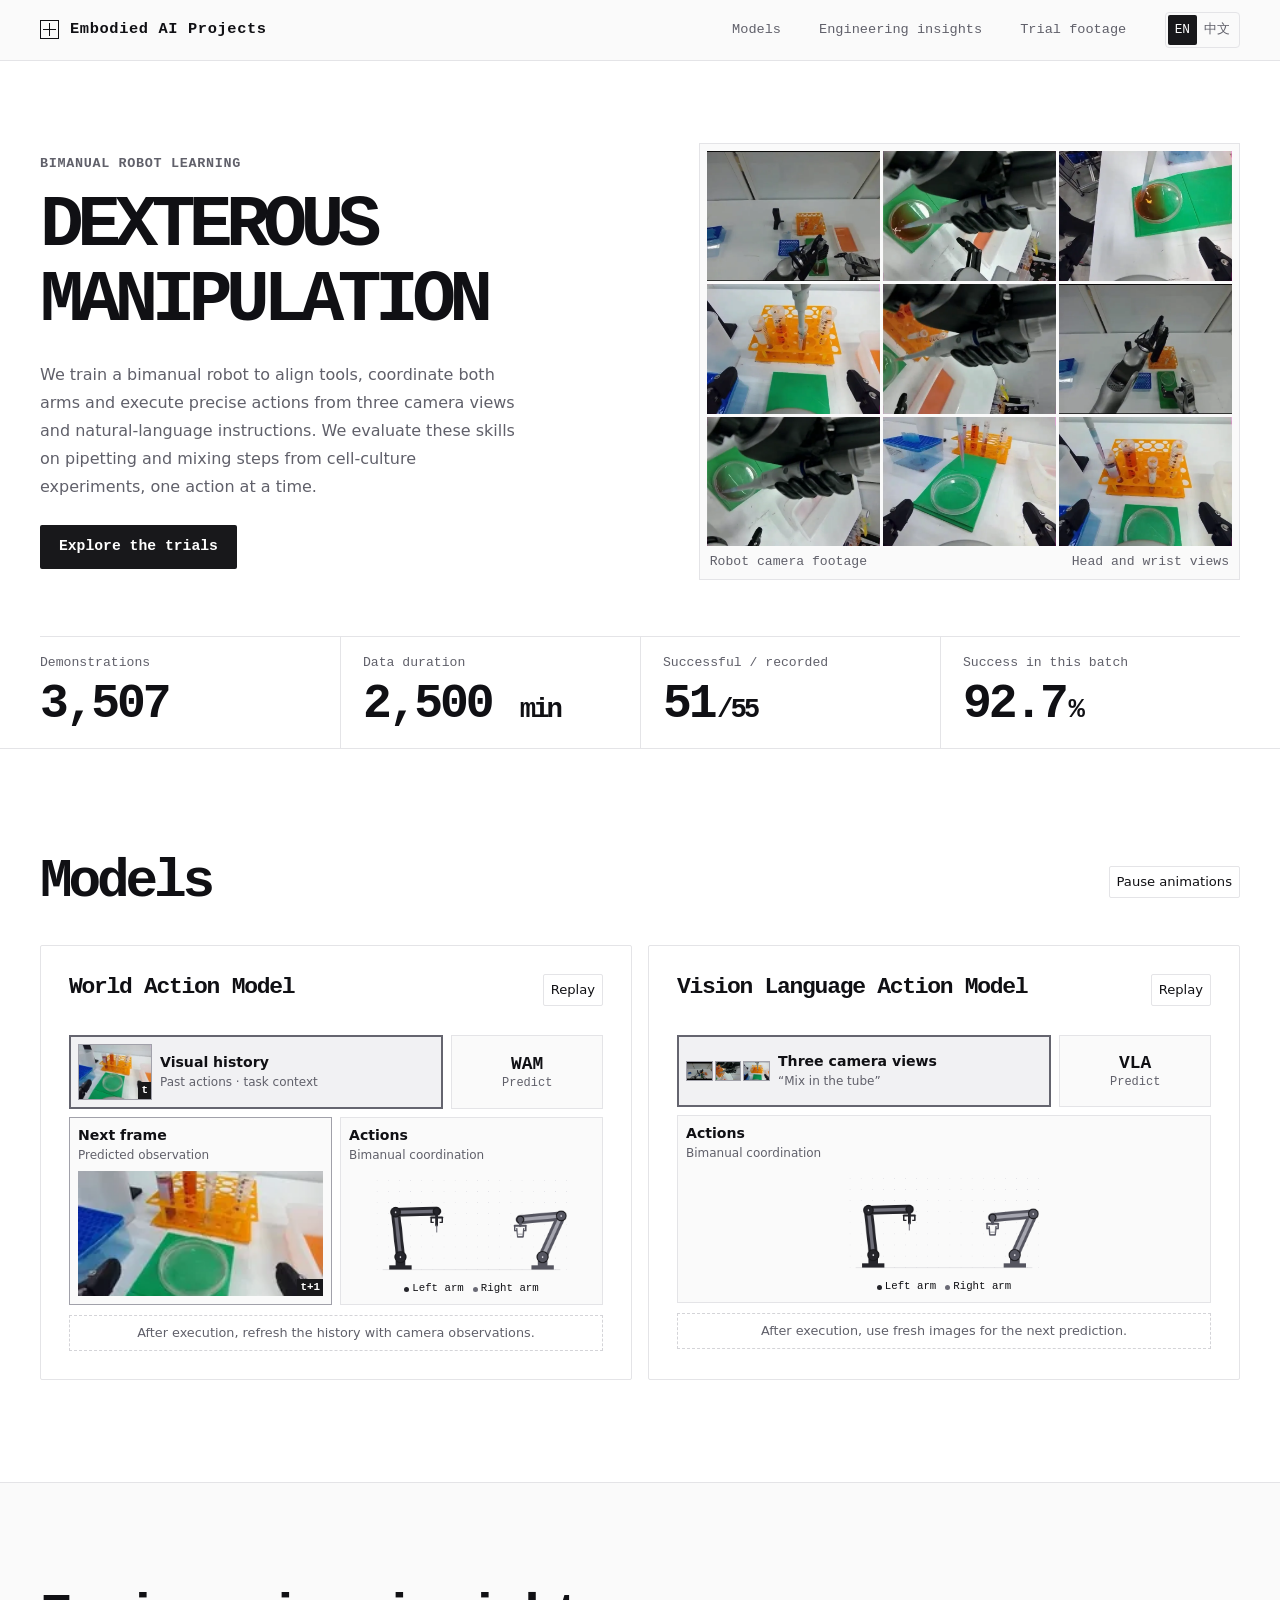
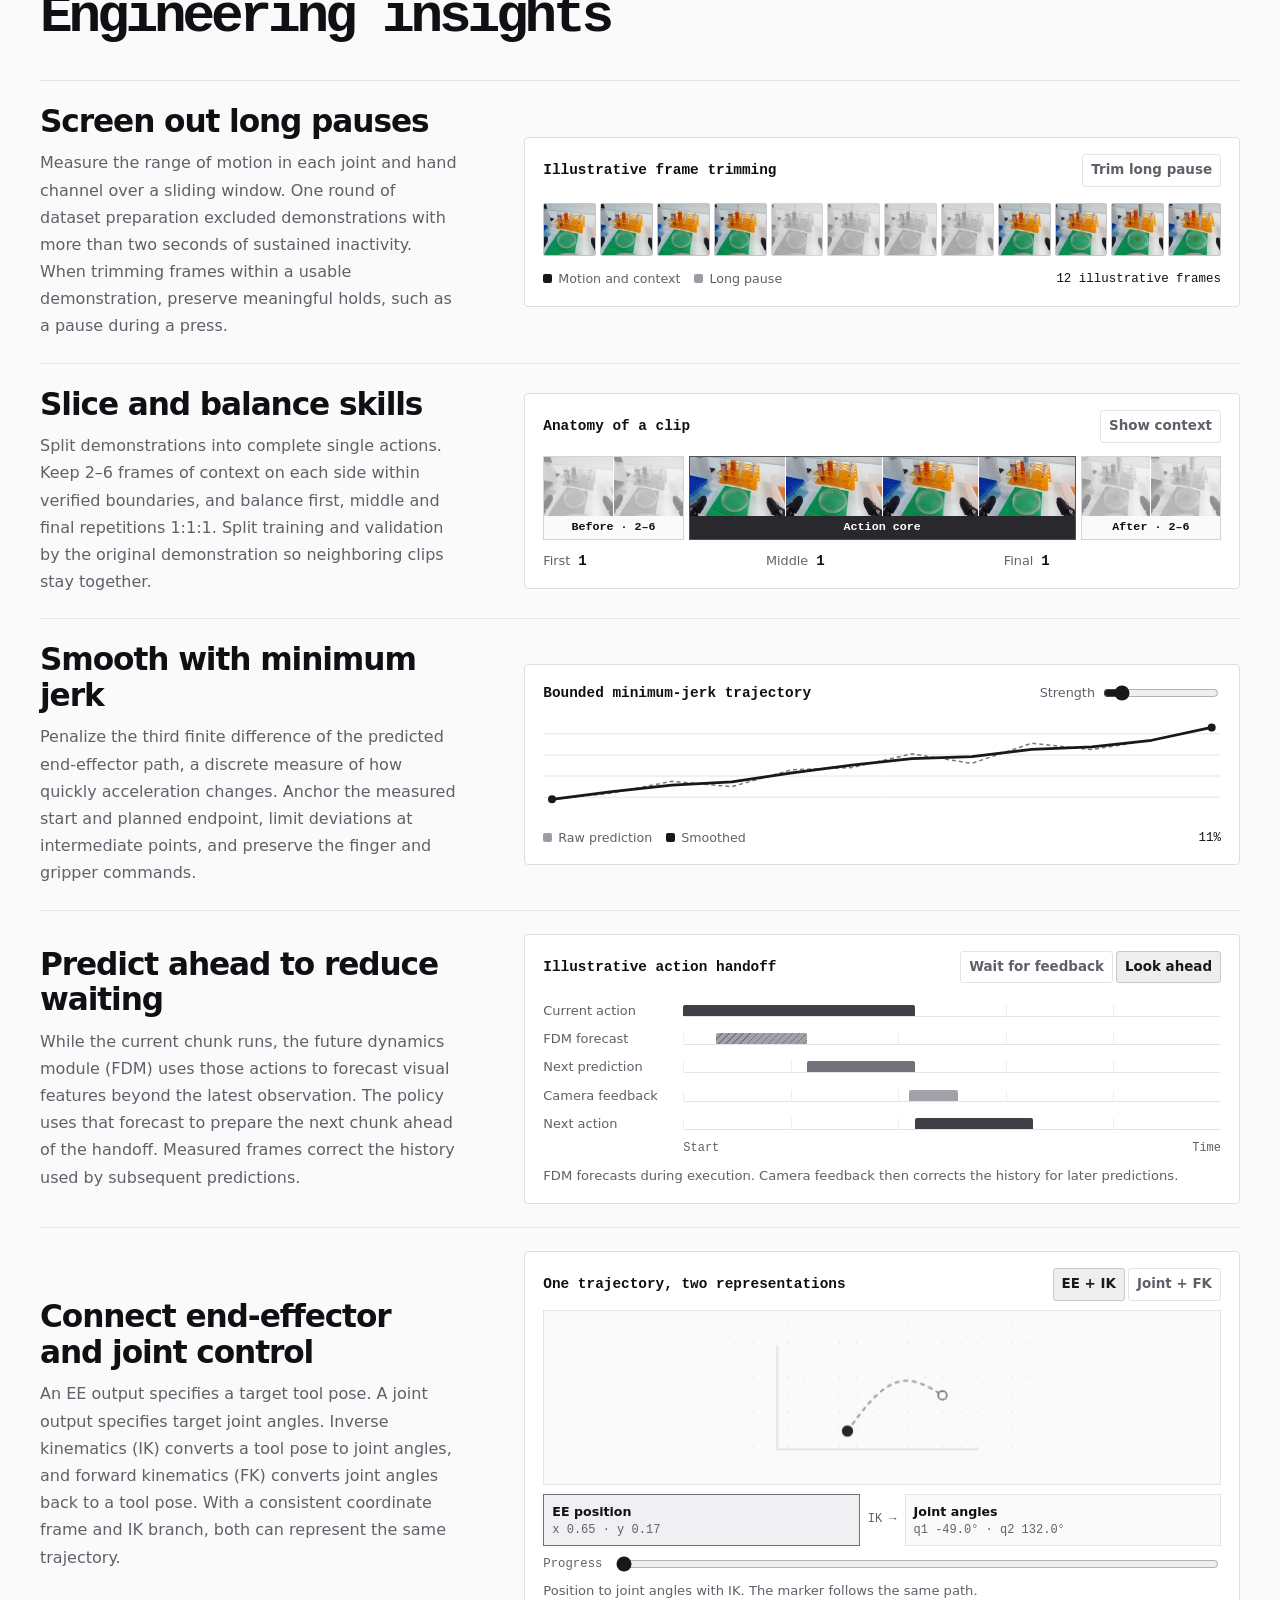
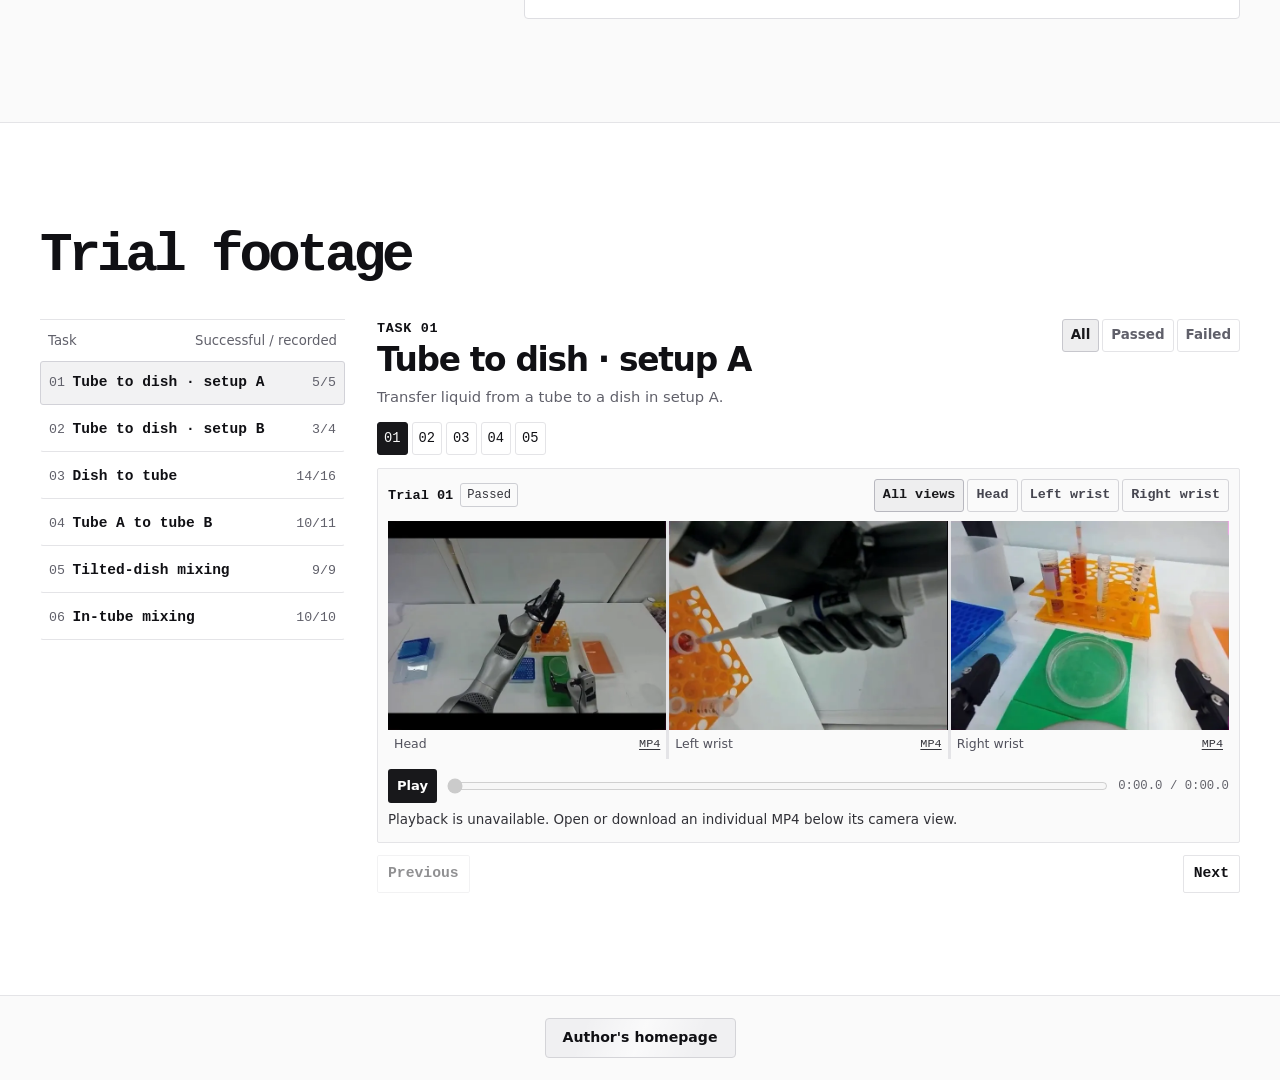
==== commit a7d7afec: "Keep project navigation visible while scrolling" ====
--- a/docs/projects/project-01/index.html
+++ b/docs/projects/project-01/index.html
@@ -282,9 +282,9 @@
       </div>
 
       <div class="gallery" id="gallery">
-        <aside class="skill-side" aria-label="Skill list" data-zh-aria-label="技能列表">
-          <p class="gallery-label"><span data-zh="技能">Skill</span> <span data-zh="成功 / 记录">Successful / recorded</span></p>
-          <div id="skill-list" class="skill-list" role="group" aria-label="Choose a skill" data-zh-aria-label="选择技能"></div>
+        <aside class="skill-side" aria-label="Task list" data-zh-aria-label="任务列表">
+          <p class="gallery-label"><span data-zh="任务">Task</span> <span data-zh="成功 / 记录">Successful / recorded</span></p>
+          <div id="skill-list" class="skill-list" role="group" aria-label="Choose a task" data-zh-aria-label="选择任务"></div>
         </aside>
 
         <div class="review">
@@ -338,7 +338,7 @@
 
   <footer class="site-footer portfolio-footer">
     <div class="shell">
-      <a class="portfolio-link" href="https://black-yt.github.io/" data-zh="作者主页">Author&rsquo;s homepage</a>
+      <a class="portfolio-link" href="https://black-yt.github.io/" data-zh="作者主页">Author's homepage</a>
     </div>
   </footer>
 </body>
--- a/docs/assets/site.css
+++ b/docs/assets/site.css
@@ -11,7 +11,7 @@
 }
 
 * { box-sizing: border-box; }
-html { scroll-behavior: smooth; }
+html { scroll-behavior: smooth; scroll-padding-top: 72px; }
 body {
   margin: 0;
   background: var(--paper);
@@ -31,6 +31,9 @@
 
 .shell { width: min(100% - 64px, 1200px); margin-inline: auto; }
 .site-header {
+  position: sticky;
+  top: 0;
+  z-index: 10;
   background: #fafafa;
   border-bottom: 1px solid var(--rule);
 }
@@ -69,7 +72,7 @@
 .top-nav { display: flex; align-items: center; gap: clamp(16px, 3.2vw, 38px); }
 .top-nav a { white-space: nowrap; font-size: .85rem; text-decoration: none; color: var(--muted); }
 .top-nav a:hover, .site-footer a:hover { color: var(--ink); }
-.skip-link { position: fixed; top: 12px; left: 12px; z-index: 5; padding: .6rem 1rem; background: var(--night); color: var(--paper); transform: translateY(-160%); }
+.skip-link { position: fixed; top: 12px; left: 12px; z-index: 11; padding: .6rem 1rem; background: var(--night); color: var(--paper); transform: translateY(-160%); }
 .skip-link:focus { transform: translateY(0); }
 
 .button {
@@ -142,6 +145,7 @@
 .language-switch button:hover:not([aria-pressed="true"]) { background: #f2f2f3; }
 
 @media (max-width: 700px) {
+  html { scroll-padding-top: 94px; }
   .header-inner:has(.top-nav) { display: grid; grid-template-columns: 1fr auto; grid-template-rows: auto auto; gap: 8px 12px; padding-block: 10px 8px; }
   .header-tools { display: contents; }
   .header-inner .top-nav { grid-column: 1 / -1; grid-row: 2; flex-wrap: wrap; column-gap: clamp(8px, 3vw, 18px); row-gap: 4px; }
--- a/docs/projects/project-01/assets/project.css
+++ b/docs/projects/project-01/assets/project.css
@@ -30,7 +30,7 @@
 .section-heading h2 { font-size: clamp(2.3rem, 5vw, 4rem); letter-spacing: -.067em; }
 .section-heading p { color: var(--muted); max-width: 485px; }
 .strategy-grid { display: grid; grid-template-columns: repeat(2, minmax(0, 1fr)); gap: 16px; }
-.strategy { min-width: 0; padding: clamp(16px, 2.3vw, 28px); background: var(--paper); border: 1px solid var(--rule); border-radius: 2px; }
+.strategy { container-type: inline-size; min-width: 0; padding: clamp(16px, 2.3vw, 28px); background: var(--paper); border: 1px solid var(--rule); border-radius: 2px; }
 .strategy-heading {
   display: flex;
   align-items: flex-start;
@@ -40,9 +40,13 @@
   margin-bottom: 14px;
 }
 .strategy-heading h3 {
-  max-width: 25ch;
-  font: 650 clamp(1.05rem, 2.15vw, 1.55rem)/1.2 var(--mono);
+  white-space: nowrap;
+  font: 650 clamp(.85rem, 4.3cqi, 1.55rem)/1.2 var(--mono);
   letter-spacing: -.055em;
+}
+@container (max-width: 280px) {
+  .strategy-heading { display: grid; grid-template-columns: 1fr; gap: 6px; }
+  .strategy-heading .text-button { justify-self: end; }
 }
 .text-button {
   flex: none;
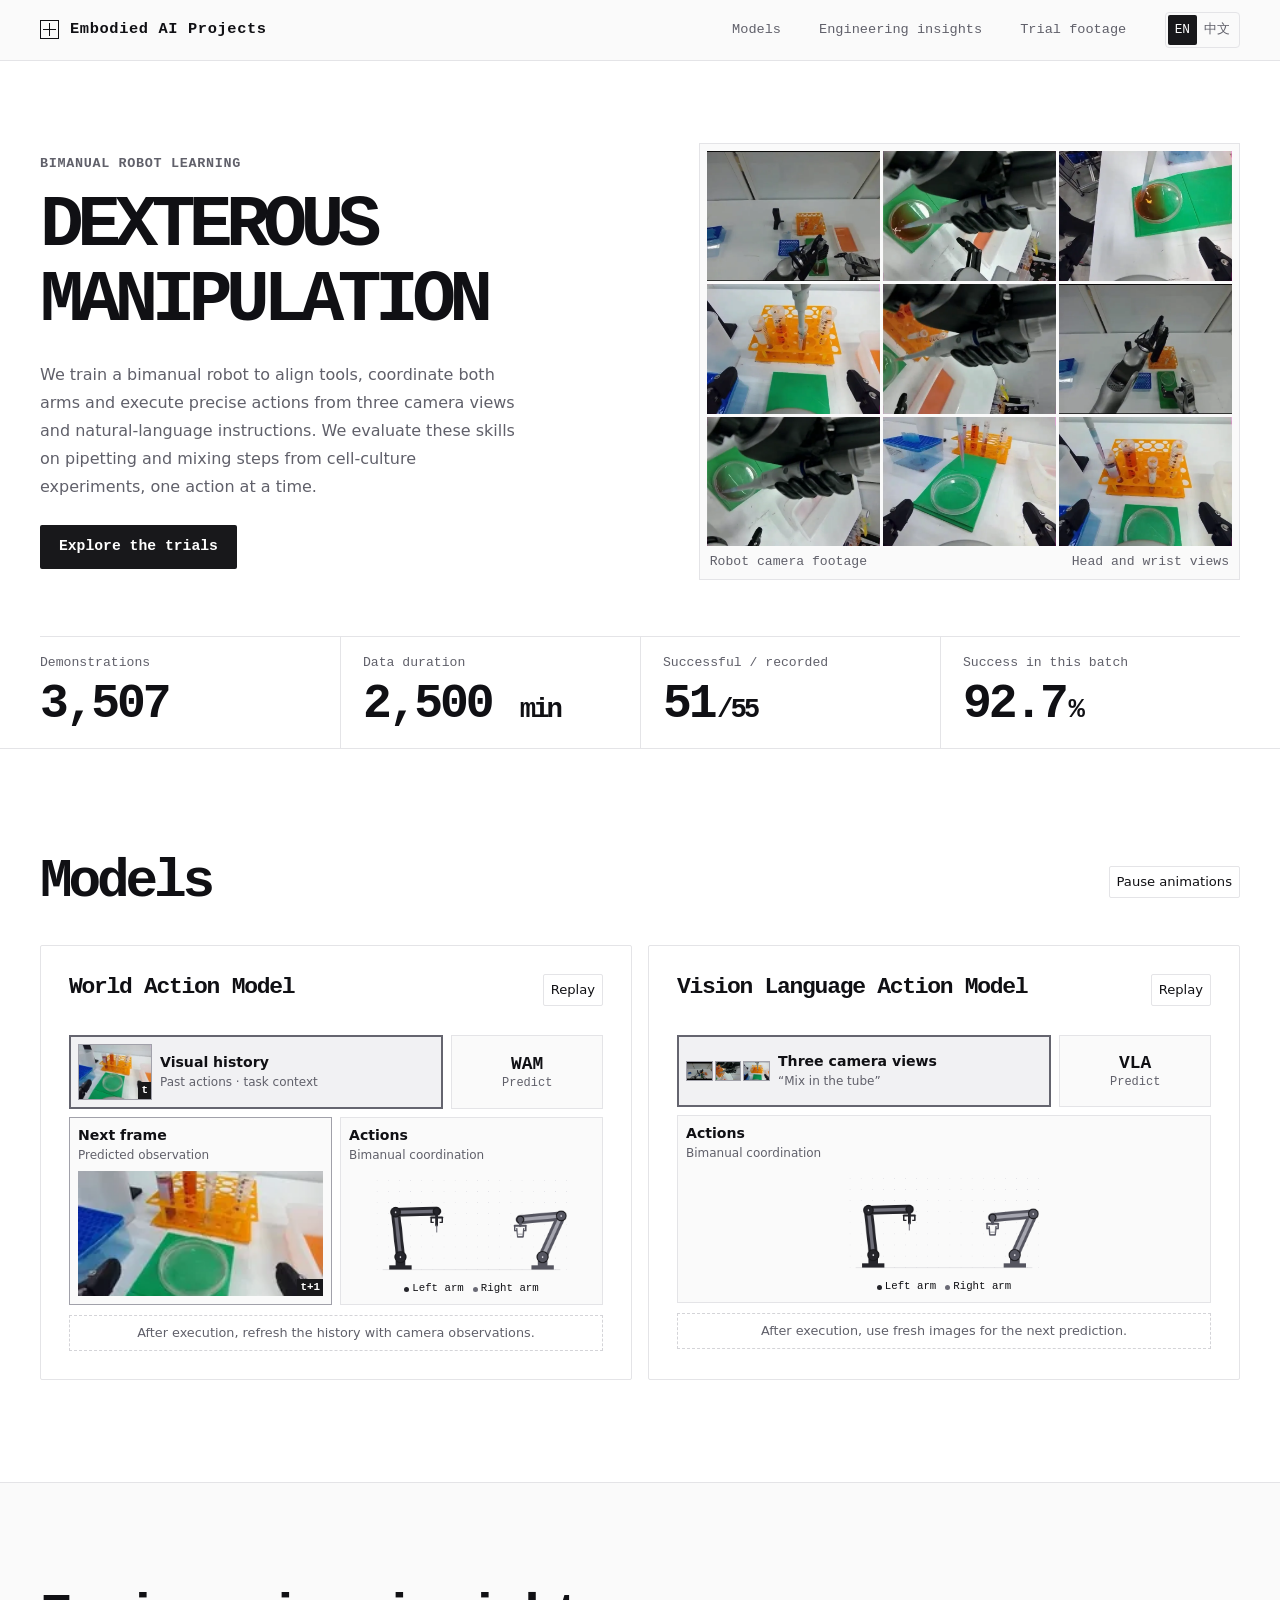
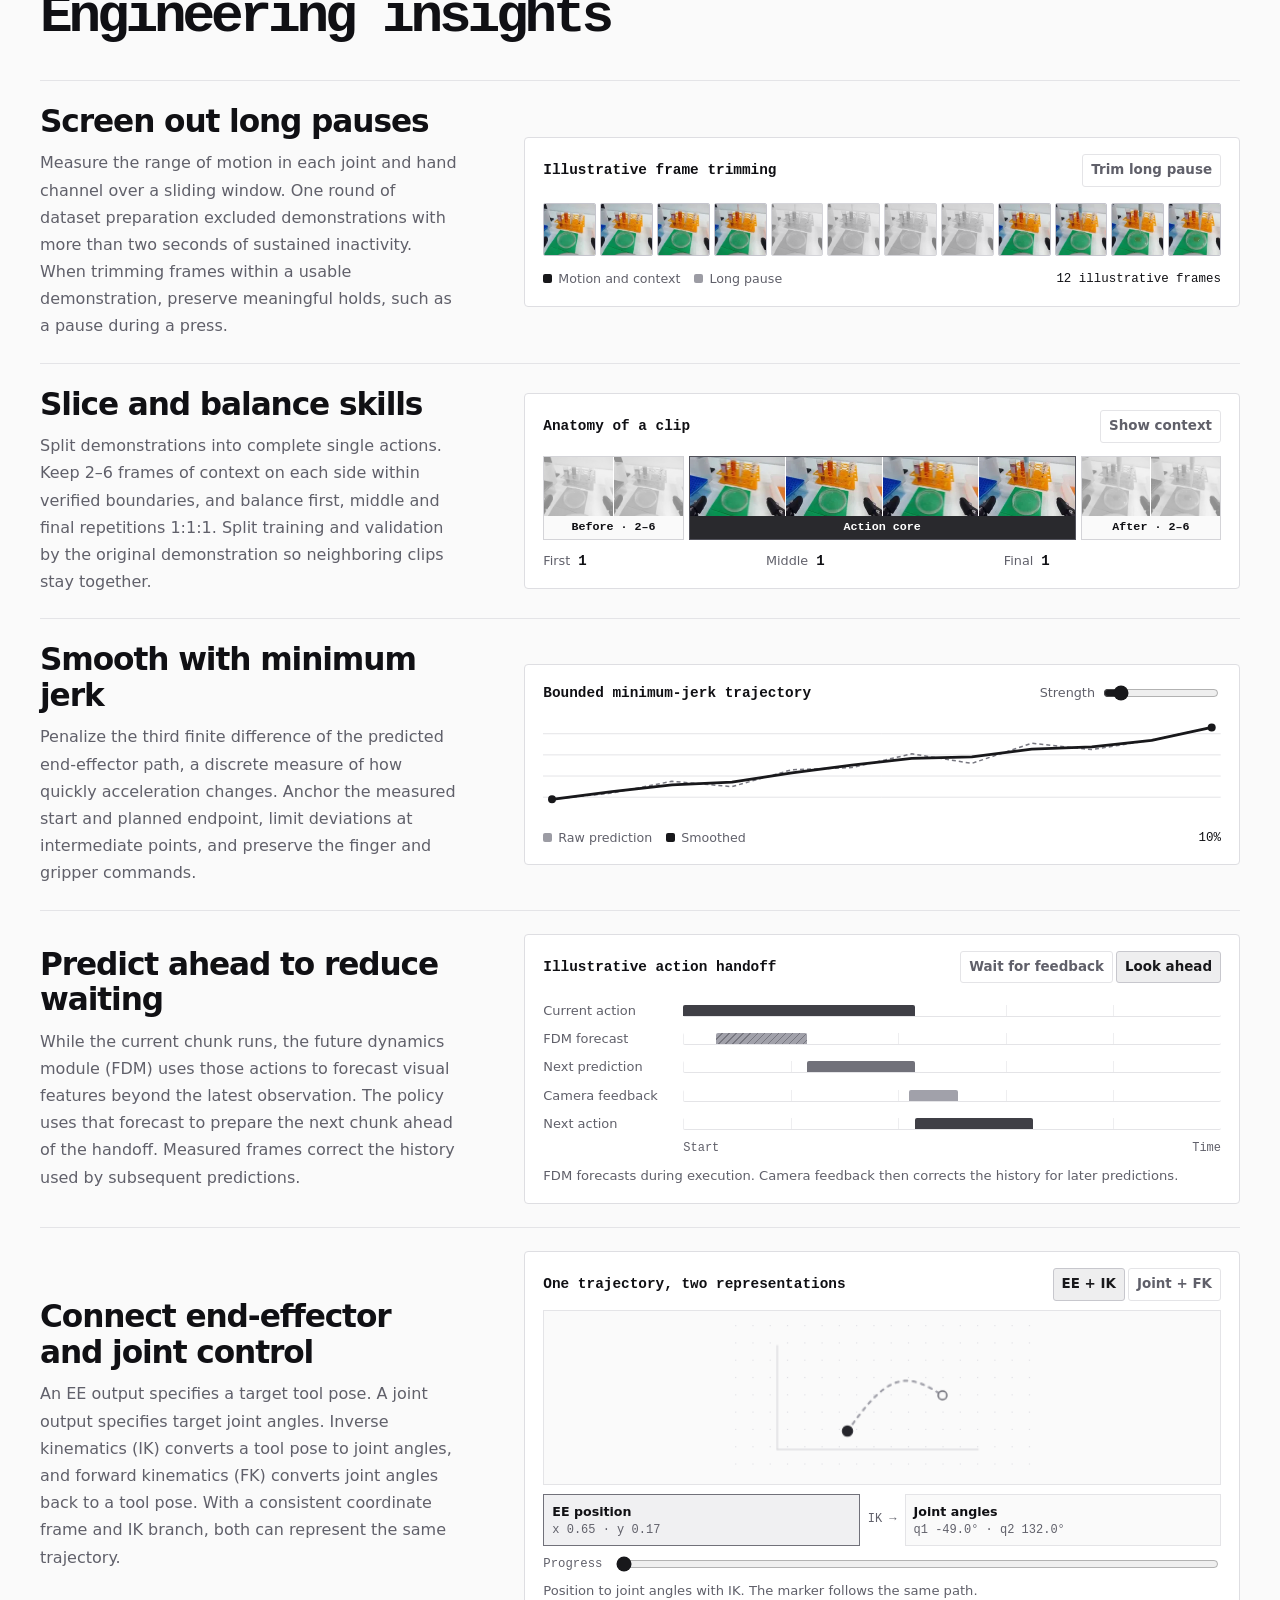
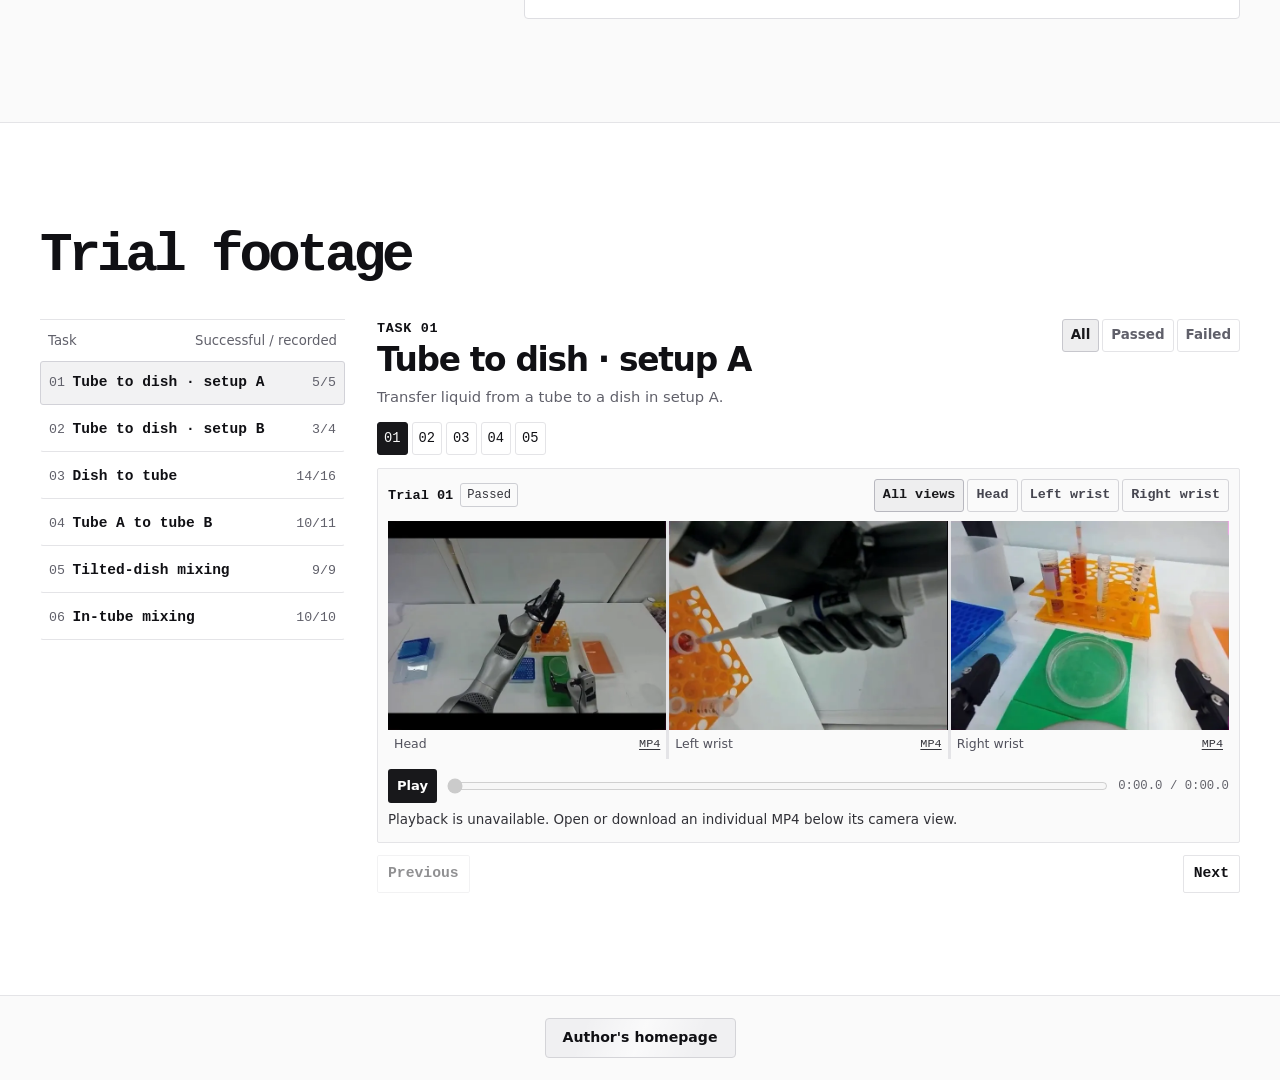
==== commit f86d38c1: "Use a photo mosaic and robot favicon on the project site" ====
--- a/docs/projects/project-01/index.html
+++ b/docs/projects/project-01/index.html
@@ -5,6 +5,7 @@
   <meta name="viewport" content="width=device-width, initial-scale=1">
   <meta name="description" content="Bimanual dexterous manipulation from camera images and language, with model diagrams and robot trial footage." data-zh-content="基于多视角图像和语言指令的双臂精细操作，包含模型示意、工程经验和真机录像。">
   <title data-zh="双臂精细操作">Bimanual Dexterous Manipulation</title>
+  <link rel="icon" type="image/png" sizes="64x64" href="../../assets/favicon.png">
   <link rel="stylesheet" href="../../assets/site.css">
   <link rel="stylesheet" href="assets/project.css">
   <script src="../../assets/i18n.js" defer></script>
--- a/docs/assets/site.css
+++ b/docs/assets/site.css
@@ -101,6 +101,13 @@
 .site-footer .footer-inner { min-height: 86px; }
 .site-footer .footer-inner > span { color: var(--muted); font: .80rem var(--mono); }
 
+.index-page {
+  min-height: 100vh;
+  min-height: 100dvh;
+  display: grid;
+  grid-template-rows: auto 1fr auto;
+}
+
 .index-main { padding-block: clamp(55px, 9vw, 125px); }
 .index-main h1 { font-size: clamp(2.5rem, 6vw, 5rem); letter-spacing: -.065em; }
 .index-main .lead { margin-top: 20px; color: var(--muted); font-size: 1.15rem; }
@@ -115,7 +122,11 @@
   background: #fafafa;
 }
 .project-link:hover { border-color: var(--ink); }
-.project-link img { width: 100%; height: 100%; object-fit: cover; }
+.project-photos { display: grid; align-items: center; min-width: 0; background: #fafafa; }
+.hero-mosaic { display: grid; grid-template-columns: repeat(3, minmax(0, 1fr)); gap: 3px; }
+.hero-mosaic > span { overflow: hidden; }
+.hero-mosaic .wide-view img { transform: scale(1.18); }
+.hero-mosaic img { width: 100%; height: auto; aspect-ratio: 4 / 3; object-fit: cover; }
 .project-link > div { display: grid; justify-items: start; align-content: center; gap: 15px; padding: clamp(24px, 4vw, 48px); }
 .project-link h2 { font-size: clamp(1.45rem, 3vw, 2.2rem); letter-spacing: -.04em; }
 .project-link p { color: var(--muted); }
@@ -128,7 +139,6 @@
   .top-nav { gap: 13px; }
   .top-nav a { font-size: .82rem; }
   .project-link { grid-template-columns: 1fr; }
-  .project-link img { aspect-ratio: 16 / 10; height: auto; }
 }
 @media (max-width: 365px) {
   .shell { width: calc(100% - 26px); }
--- a/docs/projects/project-01/assets/project.css
+++ b/docs/projects/project-01/assets/project.css
@@ -16,7 +16,6 @@
 }
 .hero-lead { max-width: 480px; margin: 22px 0 24px; color: var(--muted); line-height: 1.75; }
 .hero-figure { min-width: 0; background: #fafafa; border: 1px solid var(--rule); padding: 7px; }
-.hero-figure img { width: 100%; height: auto; aspect-ratio: 4 / 3; object-fit: cover; }
 .hero-figure figcaption { display: flex; justify-content: space-between; padding: 7px 3px 1px; color: var(--muted); font: .82rem/1.3 var(--mono); }
 .metrics { display: grid; grid-template-columns: repeat(4, minmax(0, 1fr)); border-top: 1px solid var(--rule); }
 .metrics div { padding: 16px 22px 20px; border-left: 1px solid var(--rule); }
@@ -281,9 +280,6 @@
 html[lang="en"] .skill-choice,
 html[lang="en"] .player-top { font-family: var(--mono); }
 
-.hero-mosaic { display: grid; grid-template-columns: repeat(3, minmax(0, 1fr)); gap: 3px; }
-.hero-mosaic > span { overflow: hidden; }
-.hero-mosaic .wide-view img { transform: scale(1.18); }
 
 .slice-balance { display: grid; grid-template-columns: repeat(3, auto 1fr); gap: 4px 8px; align-items: center; font-size: .8rem; color: var(--muted); }
 .slice-balance strong { font: 700 .88rem var(--mono); color: var(--ink); }
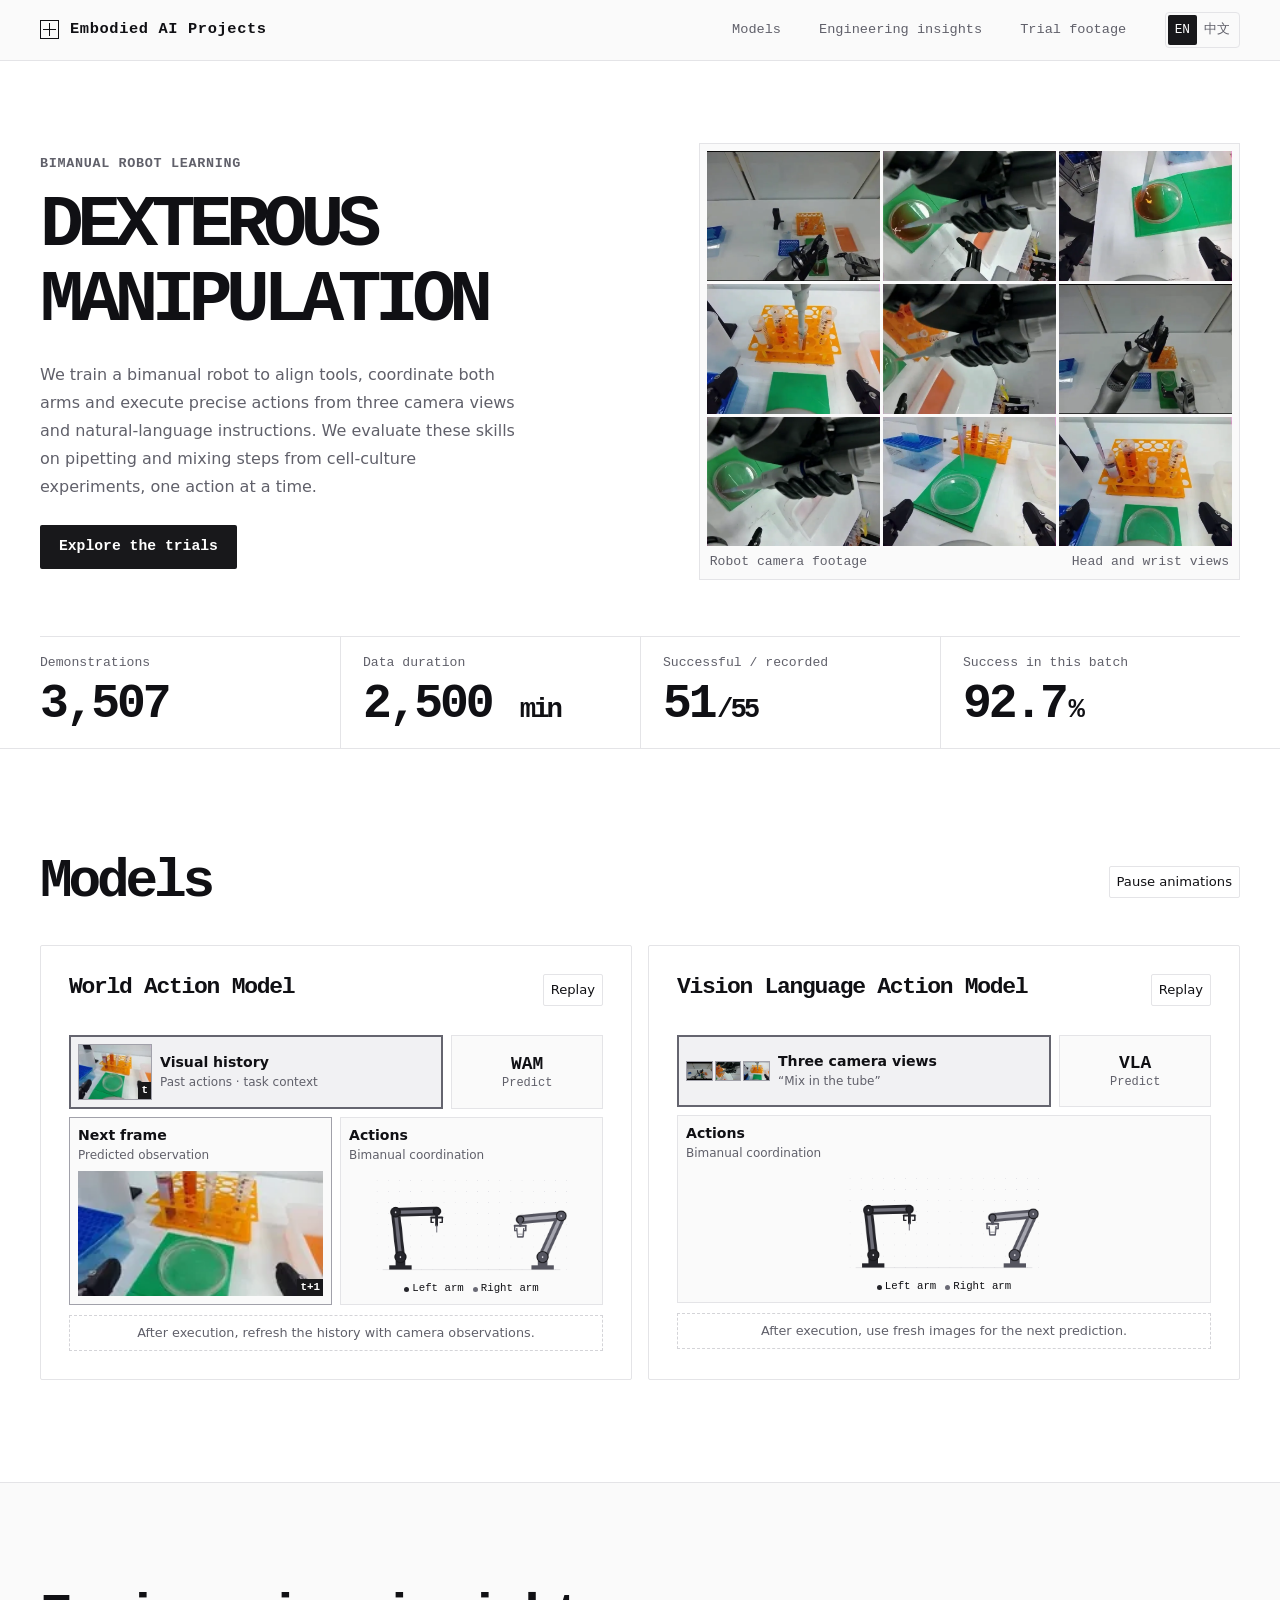
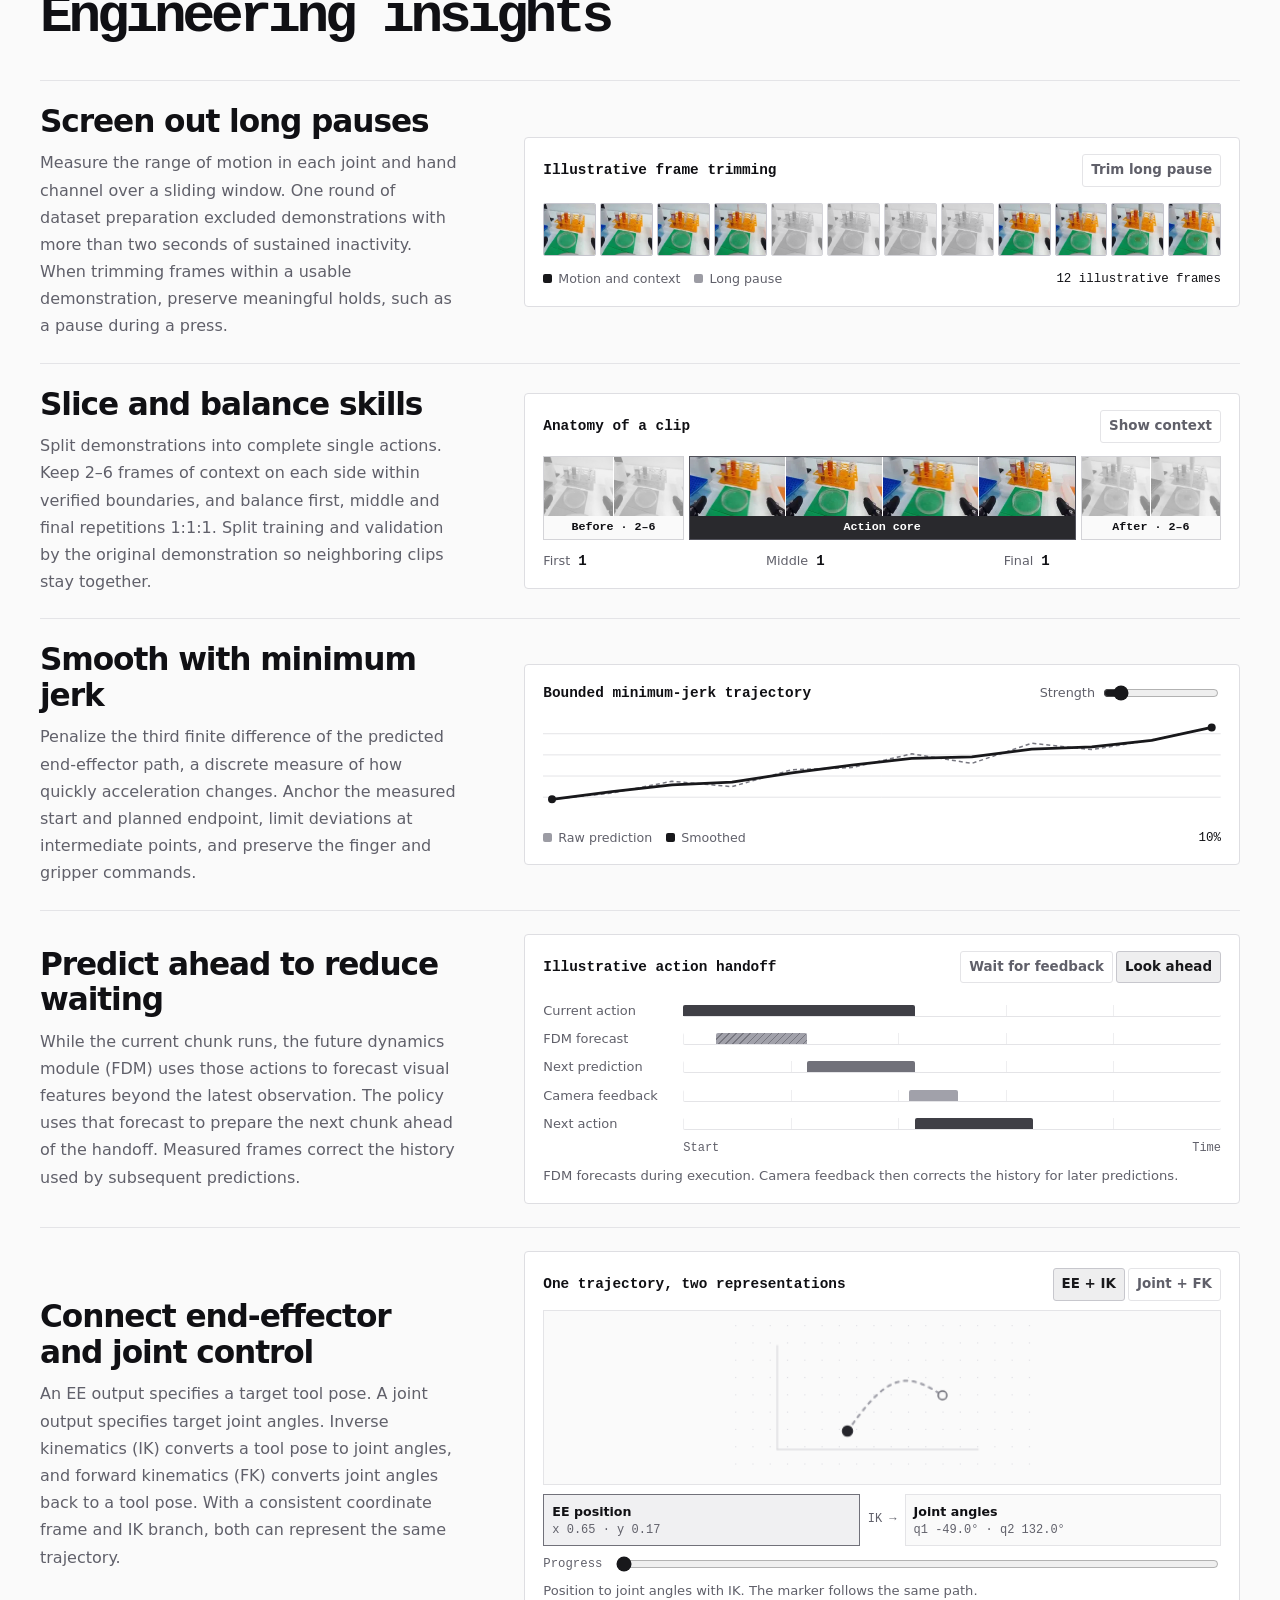
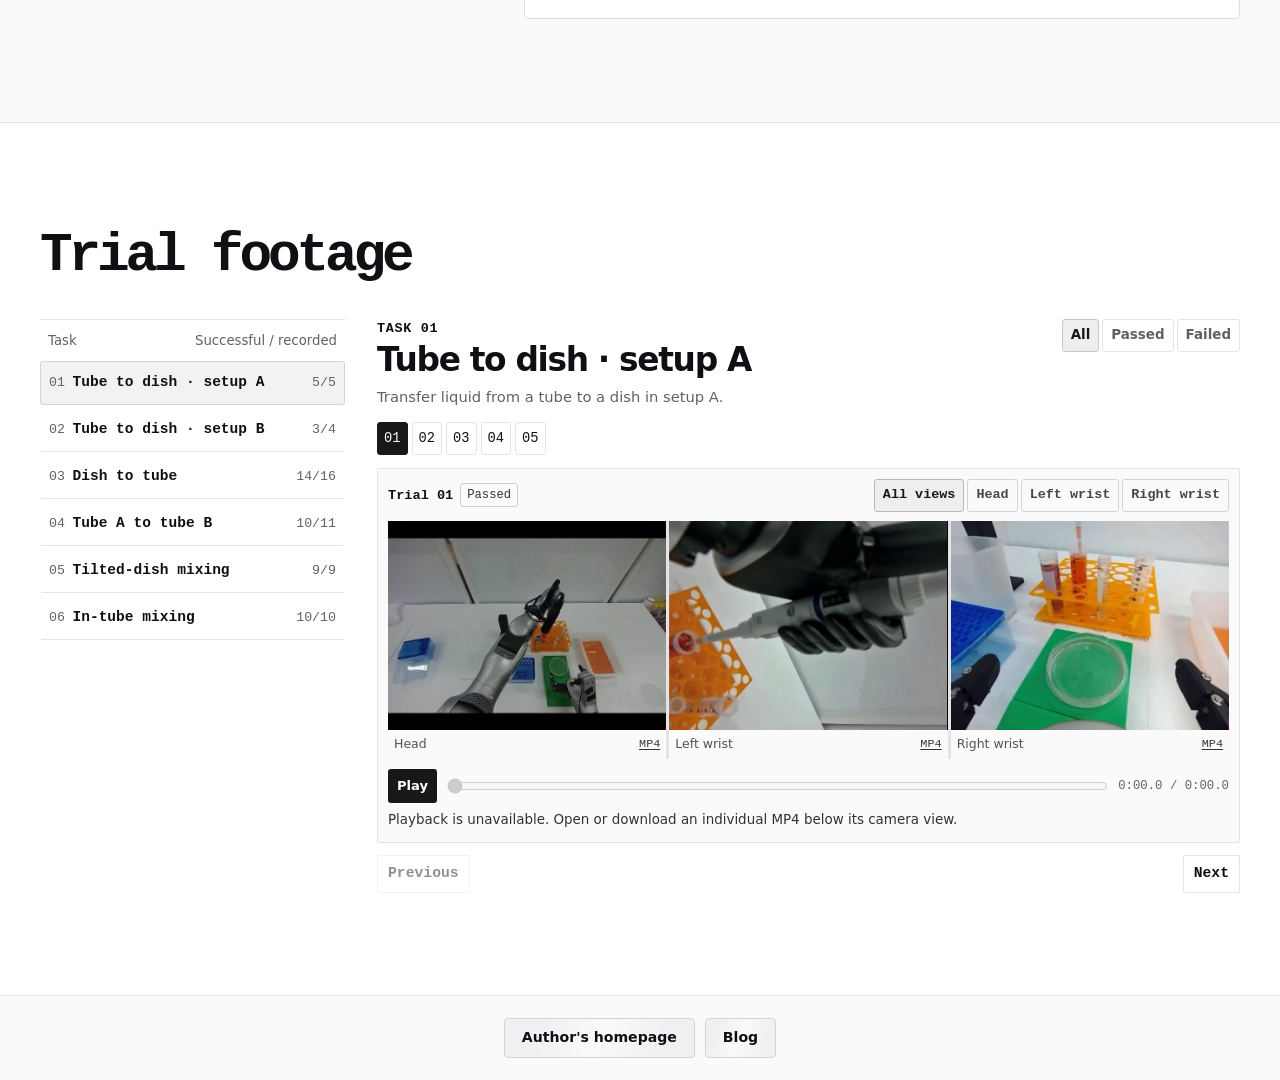
==== commit e09bec0d: "Add mosaic padding and link the project blog in the footer" ====
--- a/docs/projects/project-01/index.html
+++ b/docs/projects/project-01/index.html
@@ -340,6 +340,7 @@
   <footer class="site-footer portfolio-footer">
     <div class="shell">
       <a class="portfolio-link" href="https://black-yt.github.io/" data-zh="作者主页">Author's homepage</a>
+      <a class="portfolio-link" href="https://black-yt.github.io/blogs/embodied-ai-practical-experience/" data-zh="博客" data-zh-href="https://black-yt.github.io/blogs/embodied-ai-practical-experience/zh/">Blog</a>
     </div>
   </footer>
 </body>
--- a/docs/assets/site.css
+++ b/docs/assets/site.css
@@ -122,7 +122,13 @@
   background: #fafafa;
 }
 .project-link:hover { border-color: var(--ink); }
-.project-photos { display: grid; align-items: center; min-width: 0; background: #fafafa; }
+.project-photos {
+  display: grid;
+  align-items: center;
+  min-width: 0;
+  padding: clamp(10px, 1.3vw, 16px);
+  background: #fafafa;
+}
 .hero-mosaic { display: grid; grid-template-columns: repeat(3, minmax(0, 1fr)); gap: 3px; }
 .hero-mosaic > span { overflow: hidden; }
 .hero-mosaic .wide-view img { transform: scale(1.18); }
@@ -178,7 +184,7 @@
 
 
 .portfolio-footer { background: #fafafa; padding-block: 22px; }
-.portfolio-footer .shell { display: flex; justify-content: center; }
+.portfolio-footer .shell { display: flex; flex-wrap: wrap; justify-content: center; gap: 10px; }
 .portfolio-link {
   position: relative;
   isolation: isolate;
